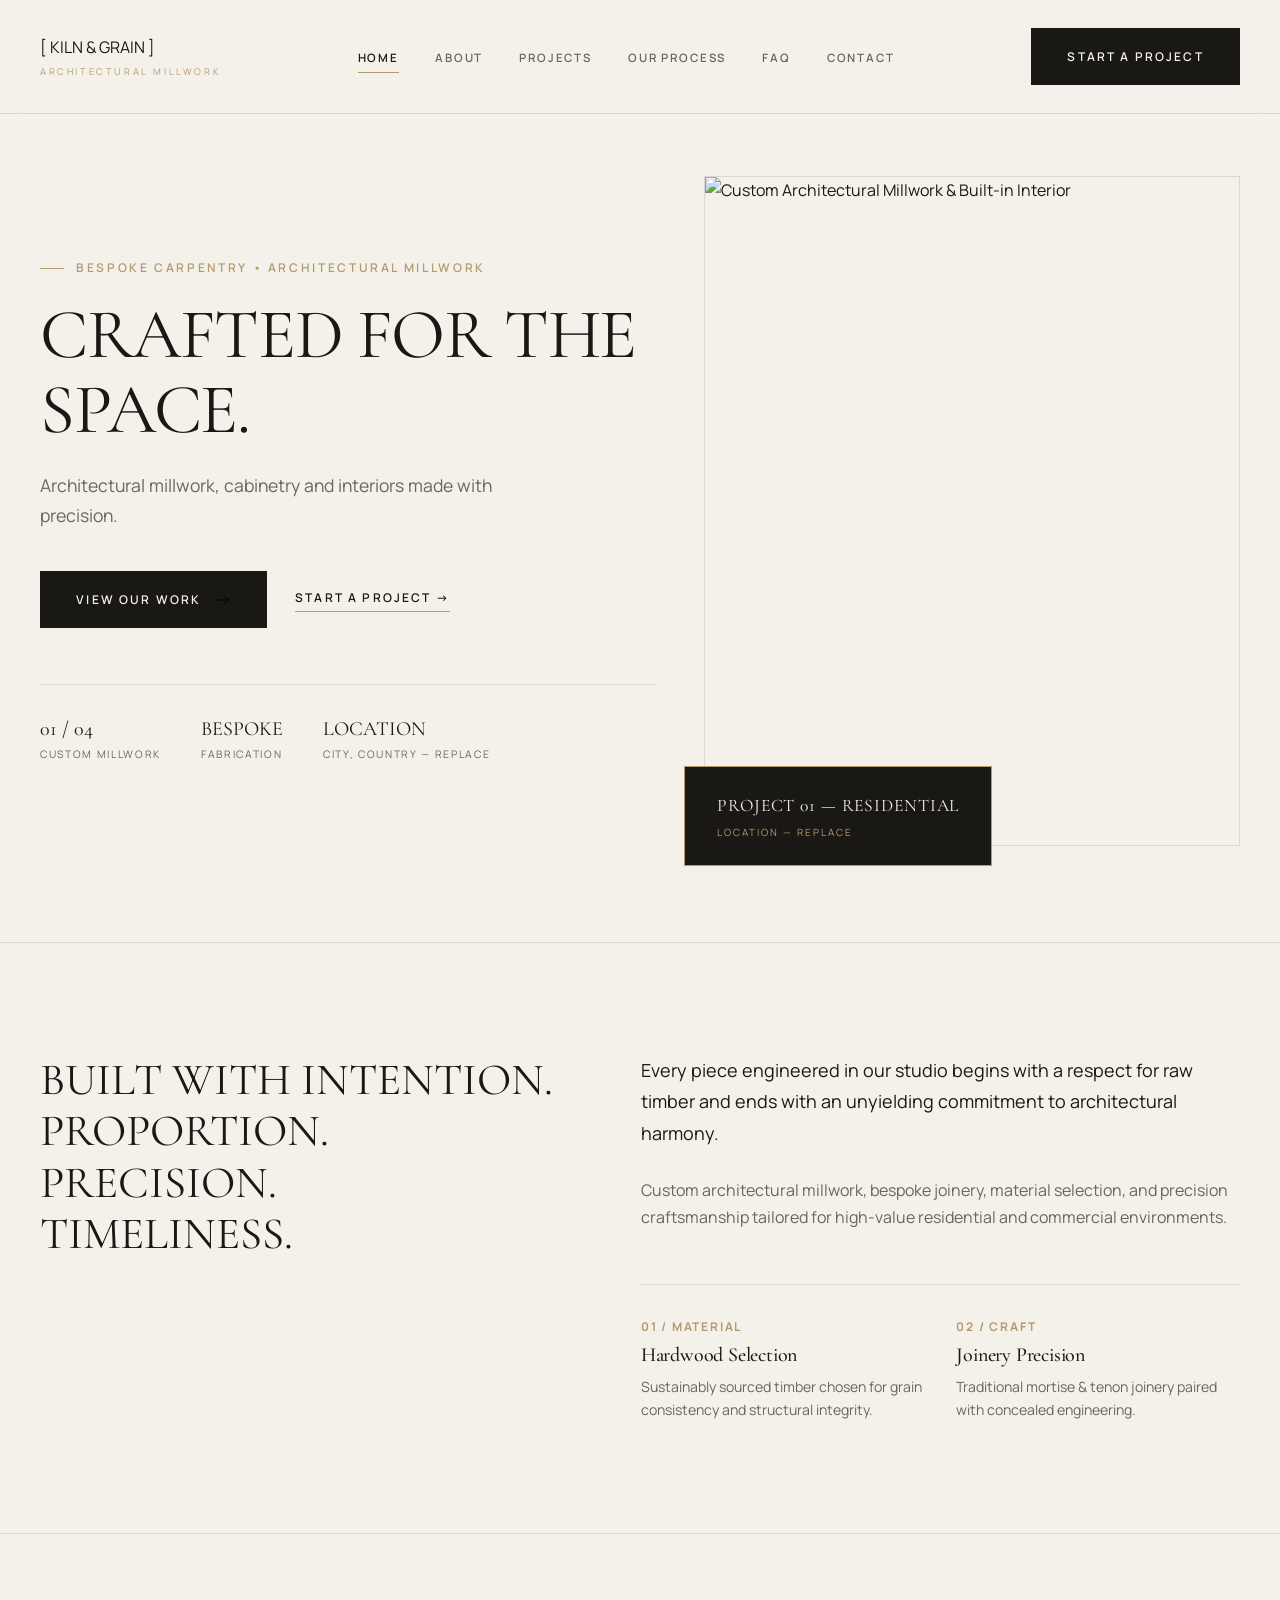
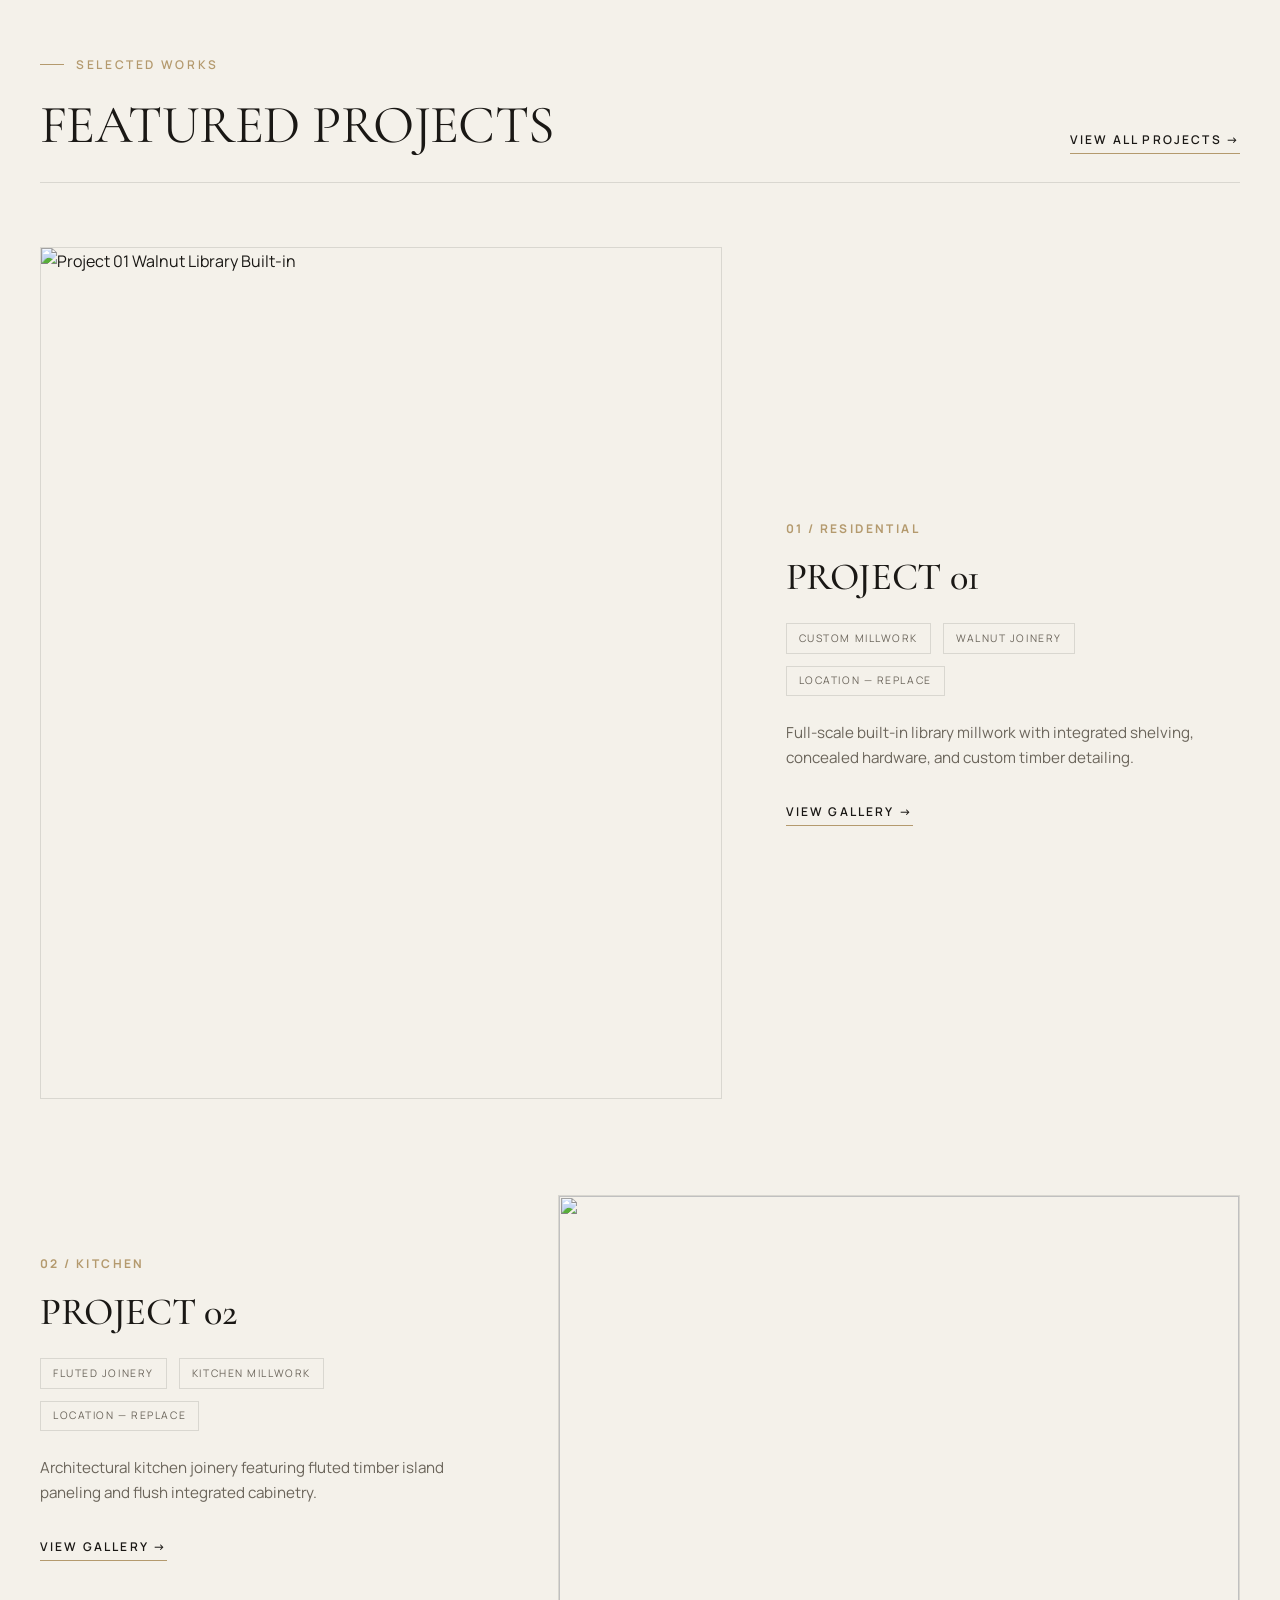
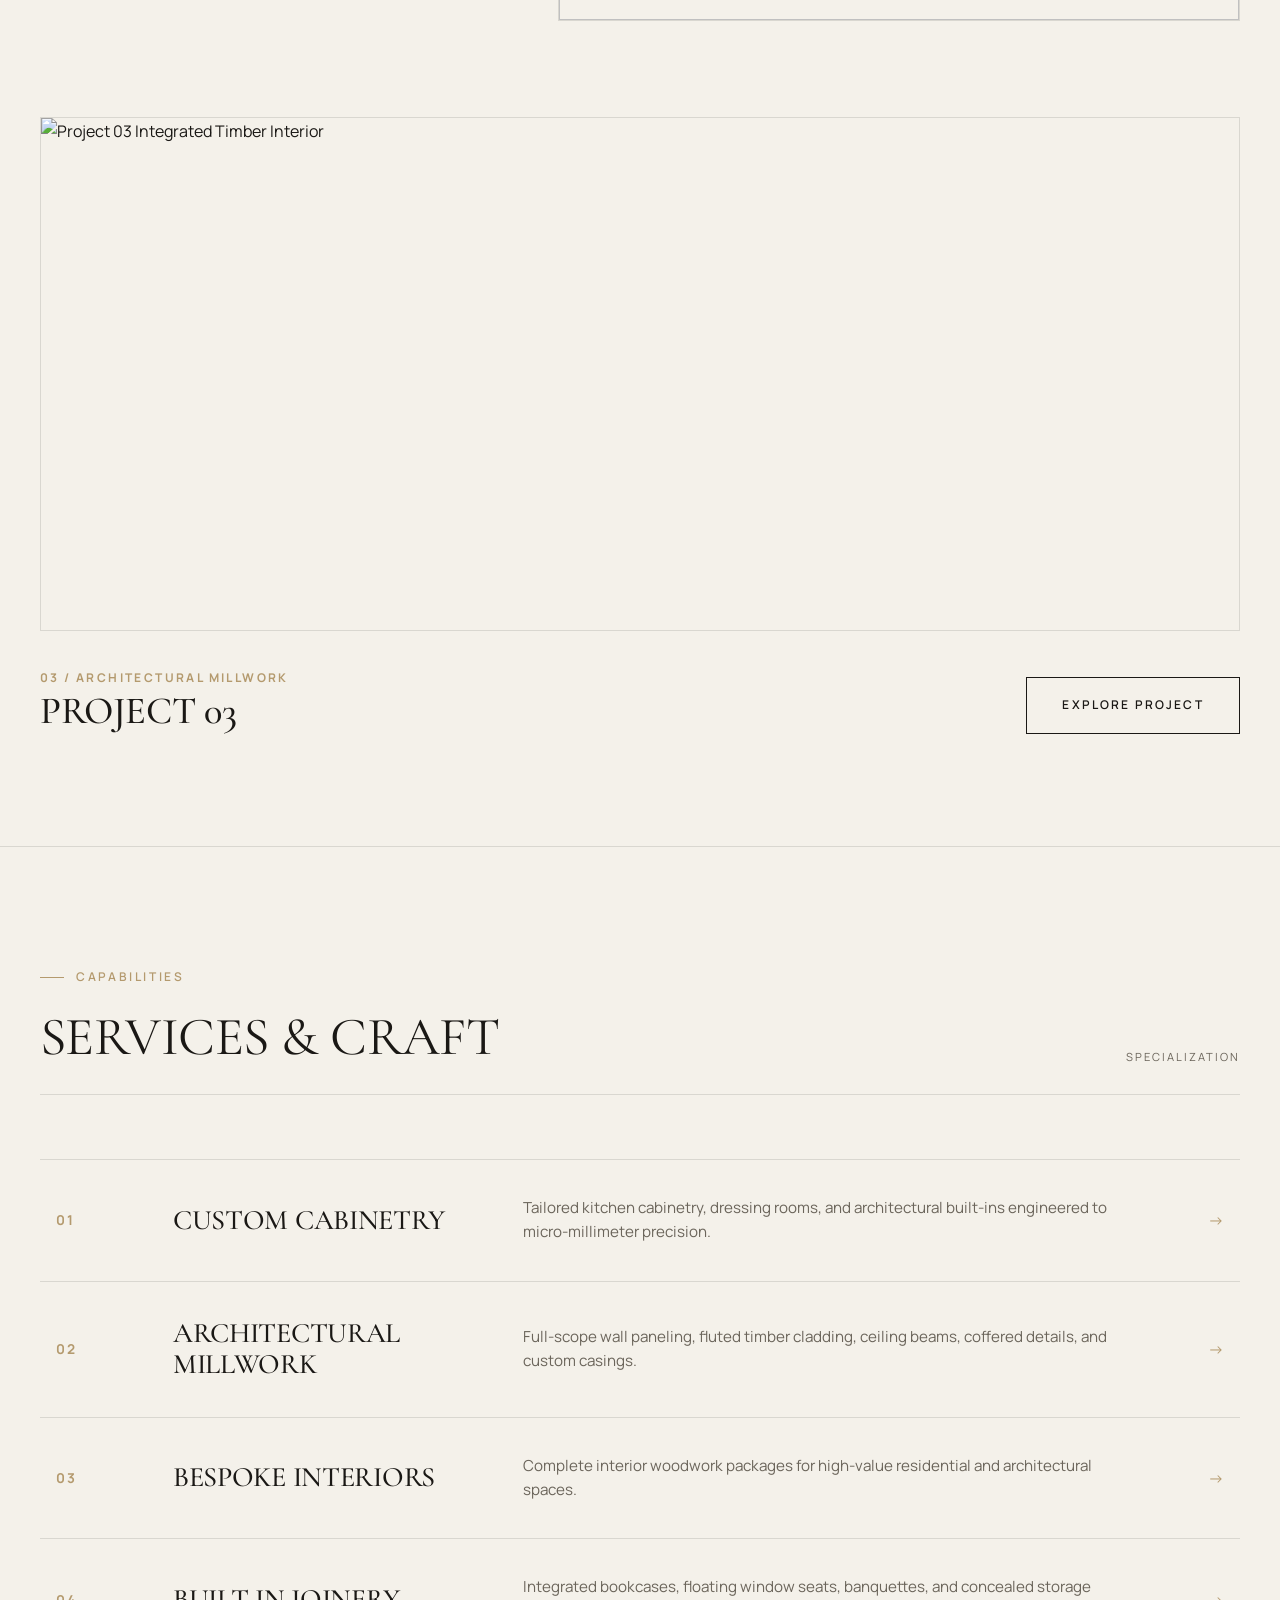
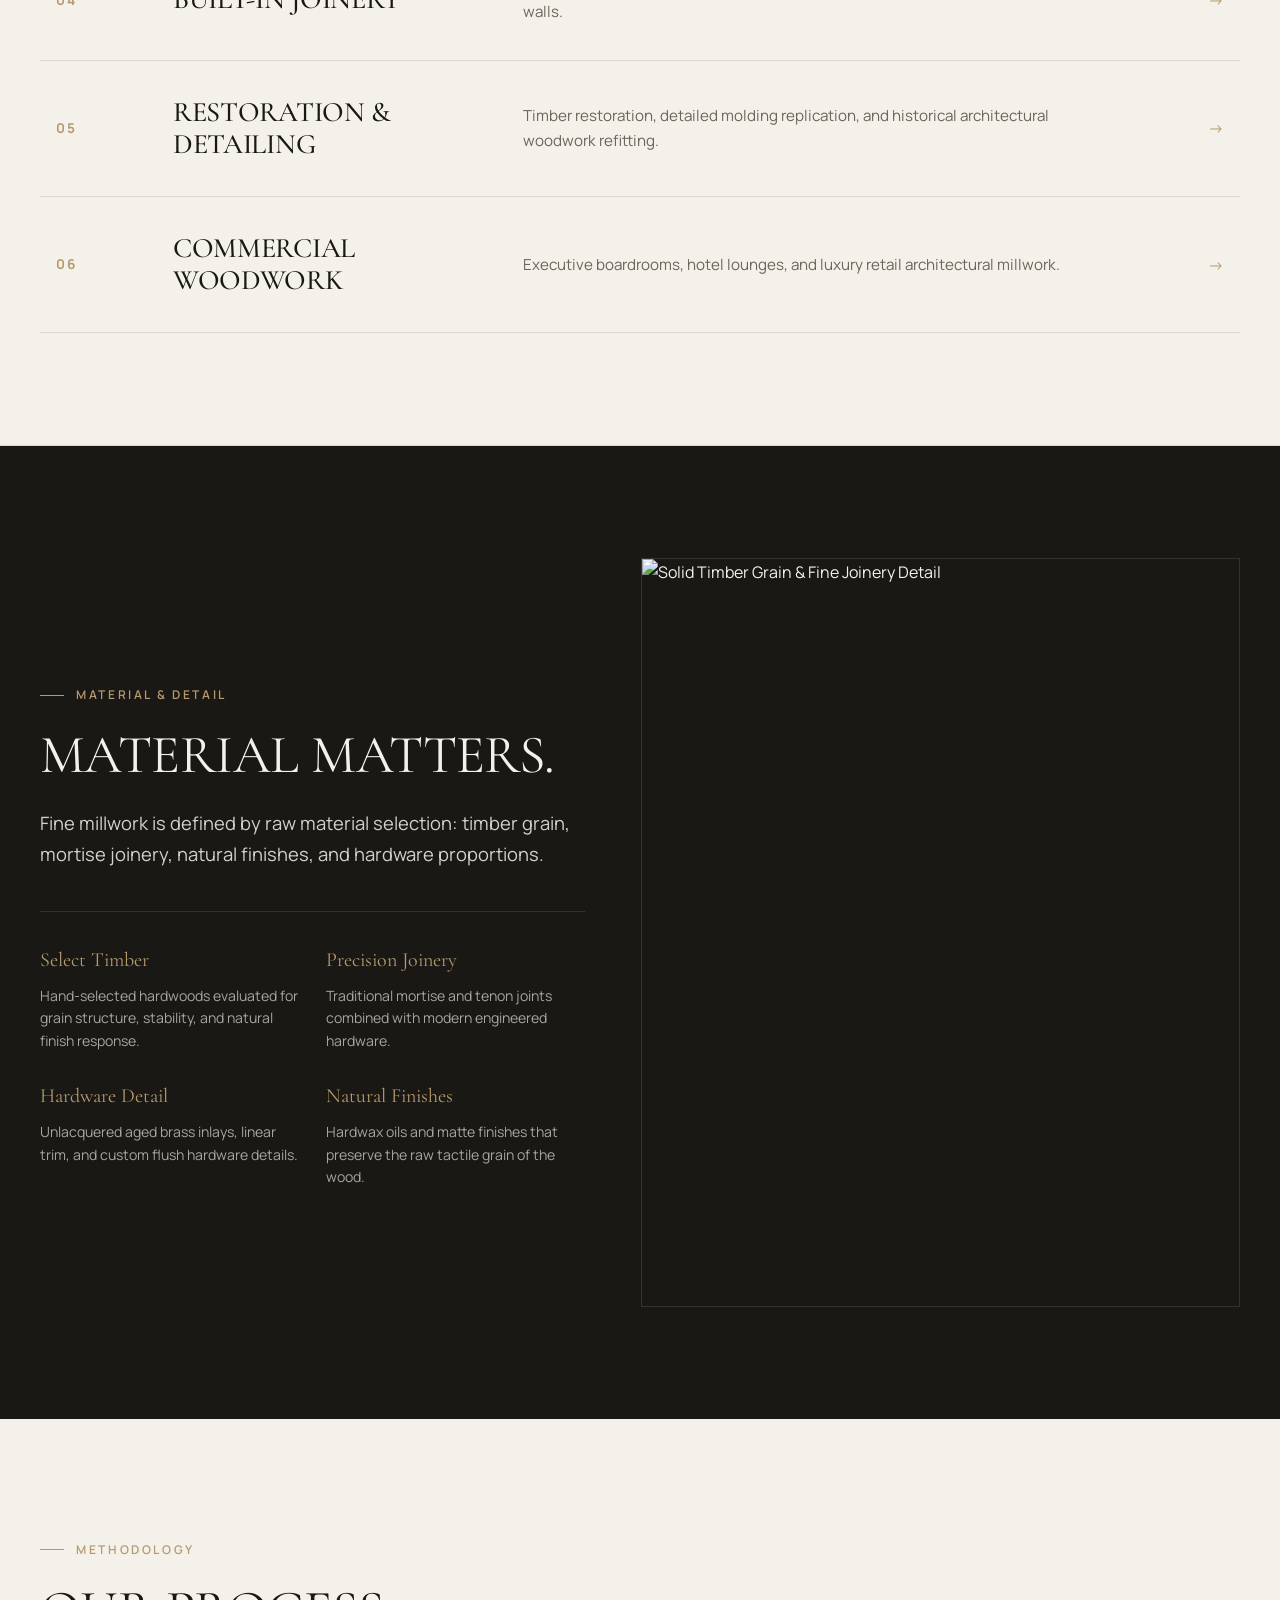
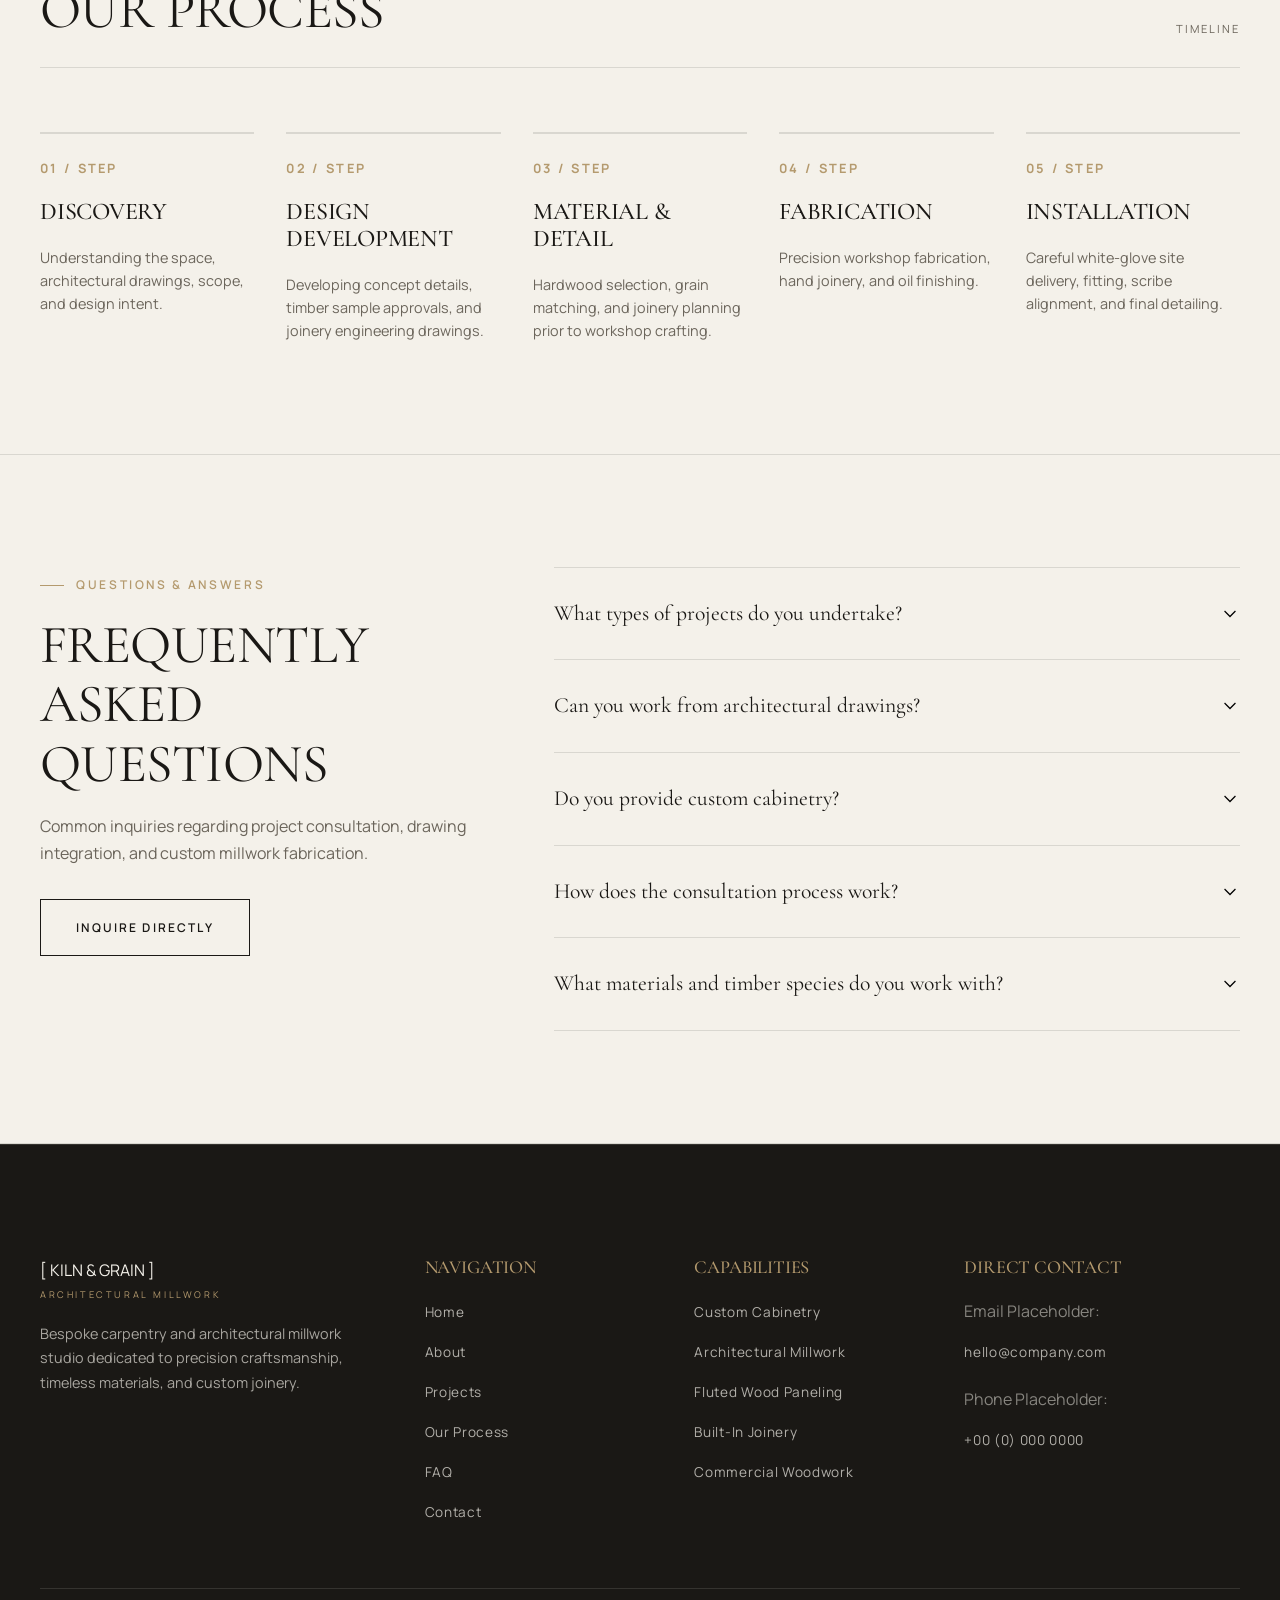
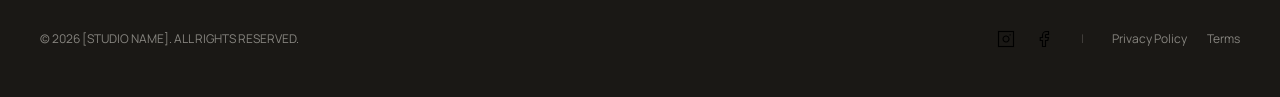
==== index.html @ 15f7f03f "Add files via upload" ====
<!DOCTYPE html>
<html lang="en">
<head>
  <meta charset="UTF-8">
  <meta name="viewport" content="width=device-width, initial-scale=1.0">
  <title>[STUDIO NAME] — Bespoke Carpentry & Architectural Millwork</title>
  <meta name="description" content="Bespoke architectural millwork, custom cabinetry, luxury interior joinery, and architectural woodwork.">
  
  <!-- Google Fonts: Cormorant Garamond (Serif Display) + Manrope (Clean Modern Sans) -->
  <link rel="preconnect" href="https://fonts.googleapis.com">
  <link rel="preconnect" href="https://fonts.gstatic.com" crossorigin>
  <link href="https://fonts.googleapis.com/css2?family=Cormorant+Garamond:wght@400;500;600;700&family=Manrope:wght@400;500;600;700&display=swap" rel="stylesheet">
  
  <!-- Stylesheets -->
  <link rel="stylesheet" href="css/style.css">
  <link rel="stylesheet" href="css/responsive.css">
</head>
<body>

  <!-- =========================================================================
       1. UNIVERSAL STICKY HEADER
       ========================================================================= -->
  <header class="site-header" role="banner">
    <div class="container header-container">
      <a href="index.html" class="logo-brand" aria-label="Home">
        <div class="logo-placeholder-box">
          <span>[ KILN & GRAIN ]</span>
        </div>
        <span class="logo-subtitle">ARCHITECTURAL MILLWORK</span>
      </a>

      <nav class="main-nav" role="navigation" aria-label="Main Navigation">
        <ul class="nav-list">
          <li><a href="index.html" class="nav-link active">Home</a></li>
          <li><a href="about.html" class="nav-link">About</a></li>
          <li><a href="projects.html" class="nav-link">Projects</a></li>
          <li><a href="#process" class="nav-link">Our Process</a></li>
          <li><a href="#faq" class="nav-link">FAQ</a></li>
          <li><a href="contact.html" class="nav-link">Contact</a></li>
        </ul>
      </nav>

      <div class="header-cta">
        <a href="contact.html" class="btn btn-primary">Start a Project</a>
        <button class="mobile-menu-toggle" aria-label="Open mobile menu">
          <img src="assets/icons/menu.svg" alt="Menu" width="24" height="24">
        </button>
      </div>
    </div>
  </header>

  <!-- Mobile Fullscreen Navigation Overlay -->
  <div class="mobile-nav-overlay" aria-hidden="true">
    <div class="mobile-nav-header">
      <a href="index.html" class="logo-brand">
        <span class="logo-title">[STUDIO NAME]</span>
        <span class="logo-subtitle">ARCHITECTURAL MILLWORK</span>
      </a>
      <button class="mobile-close-btn" aria-label="Close mobile menu">
        <img src="assets/icons/close.svg" alt="Close" width="24" height="24">
      </button>
    </div>
    <div class="mobile-nav-links">
      <a href="index.html"><span>Home</span> <span>→</span></a>
      <a href="about.html"><span>About</span> <span>→</span></a>
      <a href="projects.html"><span>Projects</span> <span>→</span></a>
      <a href="#process"><span>Our Process</span> <span>→</span></a>
      <a href="#faq"><span>FAQ</span> <span>→</span></a>
      <a href="contact.html"><span>Contact</span> <span>→</span></a>
    </div>
    <div class="mobile-nav-footer">
      <span class="metadata-text">CITY, COUNTRY — REPLACE</span>
      <span class="metadata-text">HELLO@COMPANY.COM</span>
    </div>
  </div>

  <main id="main-content">

    <!-- =========================================================================
         2. HERO SECTION — ART-DIRECTED ARCHITECTURAL COMPOSITION
         ========================================================================= -->
    <section class="hero-section">
      <div class="container hero-grid">
        <div class="hero-content">
          <div class="eyebrow">BESPOKE CARPENTRY • ARCHITECTURAL MILLWORK</div>
          <h1 class="hero-title">Crafted for the space.</h1>
          <p class="hero-subtitle">
            Architectural millwork, cabinetry and interiors made with precision.
          </p>

          <div class="hero-actions">
            <a href="projects.html" class="btn btn-primary">
              View Our Work
              <img src="assets/icons/arrow-right.svg" alt="" width="16" height="16">
            </a>
            <a href="contact.html" class="text-link">Start a Project →</a>
          </div>

          <div class="hero-metadata-row">
            <div class="hero-meta-item">
              <span class="hero-meta-value">01 / 04</span>
              <span class="hero-meta-label">CUSTOM MILLWORK</span>
            </div>
            <div class="hero-meta-item">
              <span class="hero-meta-value">BESPOKE</span>
              <span class="hero-meta-label">FABRICATION</span>
            </div>
            <div class="hero-meta-item">
              <span class="hero-meta-value">LOCATION</span>
              <span class="hero-meta-label">CITY, COUNTRY — REPLACE</span>
            </div>
          </div>
        </div>

        <div class="hero-image-wrap">
          <div class="hero-image-box">
            <img src="https://images.unsplash.com/photo-1600585154340-be6161a56a0c?auto=format&fit=crop&w=1600&q=85" alt="Custom Architectural Millwork & Built-in Interior">
          </div>
          <div class="hero-image-badge">
            <span class="badge-title">PROJECT 01 — RESIDENTIAL</span>
            <span class="badge-sub">LOCATION — REPLACE</span>
          </div>
        </div>
      </div>
    </section>

    <!-- =========================================================================
         3. HOME — EDITORIAL INTRO
         ========================================================================= -->
    <section class="intro-section">
      <div class="container intro-split">
        <div class="intro-statement">
          Built with intention.<br>
          Proportion.<br>
          Precision.<br>
          Timeliness.
        </div>
        <div class="intro-text-column">
          <p class="intro-lead-para">
            Every piece engineered in our studio begins with a respect for raw timber and ends with an unyielding commitment to architectural harmony.
          </p>
          <p class="intro-sub-para">
            Custom architectural millwork, bespoke joinery, material selection, and precision craftsmanship tailored for high-value residential and commercial environments.
          </p>

          <div class="intro-detail-grid">
            <div class="detail-card">
              <span class="detail-num">01 / MATERIAL</span>
              <h3 class="detail-title">Hardwood Selection</h3>
              <p class="detail-desc">Sustainably sourced timber chosen for grain consistency and structural integrity.</p>
            </div>
            <div class="detail-card">
              <span class="detail-num">02 / CRAFT</span>
              <h3 class="detail-title">Joinery Precision</h3>
              <p class="detail-desc">Traditional mortise &amp; tenon joinery paired with concealed engineering.</p>
            </div>
          </div>
        </div>
      </div>
    </section>

    <!-- =========================================================================
         4. HOME — FEATURED PROJECTS (EDITORIAL ASYMMETRIC GRID)
         ========================================================================= -->
    <section class="projects-section">
      <div class="container">
        <div class="section-header-editorial">
          <div>
            <div class="eyebrow">SELECTED WORKS</div>
            <h2 class="section-title">Featured Projects</h2>
          </div>
          <a href="projects.html" class="text-link">View All Projects →</a>
        </div>

        <div class="featured-editorial-grid">
          <!-- Project 01 -->
          <article class="project-item-asymmetric">
            <div class="project-media-wrap aspect-vertical">
              <img src="https://i.ibb.co.com/q3dK9tx8/E1041TKZ.avif" alt="Project 01 Walnut Library Built-in">
            </div>
            <div class="project-meta-box">
              <span class="project-number">01 / RESIDENTIAL</span>
              <h3 class="project-title">Project 01</h3>
              <div class="project-tags">
                <span class="tag-badge">Custom Millwork</span>
                <span class="tag-badge">Walnut Joinery</span>
                <span class="tag-badge">Location — Replace</span>
              </div>
              <p class="project-desc">
                Full-scale built-in library millwork with integrated shelving, concealed hardware, and custom timber detailing.
              </p>
              <a href="projects.html" class="text-link" style="margin-top: 1rem;">View Gallery →</a>
            </div>
          </article>

          <!-- Project 02 -->
          <article class="project-item-asymmetric reverse">
            <div class="project-meta-box">
              <span class="project-number">02 / KITCHEN</span>
              <h3 class="project-title">Project 02</h3>
              <div class="project-tags">
                <span class="tag-badge">Fluted Joinery</span>
                <span class="tag-badge">Kitchen Millwork</span>
                <span class="tag-badge">Location — Replace</span>
              </div>
              <p class="project-desc">
                Architectural kitchen joinery featuring fluted timber island paneling and flush integrated cabinetry.
              </p>
              <a href="projects.html" class="text-link" style="margin-top: 1rem;">View Gallery →</a>
            </div>
            <div class="project-media-wrap aspect-landscape">
              <img src="https://i.ibb.co.com/fsTL9zx/E1040ZJE.avif">
            </div>
          </article>

          <!-- Project 03 Cinematic -->
          <article class="project-cinematic-item">
            <div class="project-media-wrap aspect-wide">
              <img src="https://images.unsplash.com/photo-1616486338812-3dadae4b4ace?auto=format&fit=crop&w=1600&q=85" alt="Project 03 Integrated Timber Interior">
            </div>
            <div class="project-cinematic-meta">
              <div>
                <span class="project-number">03 / ARCHITECTURAL MILLWORK</span>
                <h3 class="project-title">Project 03</h3>
              </div>
              <a href="projects.html" class="btn btn-secondary">Explore Project</a>
            </div>
          </article>
        </div>
      </div>
    </section>

    <!-- =========================================================================
         5. HOME — OUR CRAFT / SERVICES (EDITORIAL LIST)
         ========================================================================= -->
    <section class="services-section">
      <div class="container">
        <div class="section-header-editorial">
          <div>
            <div class="eyebrow">CAPABILITIES</div>
            <h2 class="section-title">Services &amp; Craft</h2>
          </div>
          <span class="metadata-text">SPECIALIZATION</span>
        </div>

        <div class="services-list">
          <div class="service-row">
            <span class="service-num">01</span>
            <h3 class="service-title">Custom Cabinetry</h3>
            <p class="service-desc">Tailored kitchen cabinetry, dressing rooms, and architectural built-ins engineered to micro-millimeter precision.</p>
            <div class="service-arrow">→</div>
          </div>
          <div class="service-row">
            <span class="service-num">02</span>
            <h3 class="service-title">Architectural Millwork</h3>
            <p class="service-desc">Full-scope wall paneling, fluted timber cladding, ceiling beams, coffered details, and custom casings.</p>
            <div class="service-arrow">→</div>
          </div>
          <div class="service-row">
            <span class="service-num">03</span>
            <h3 class="service-title">Bespoke Interiors</h3>
            <p class="service-desc">Complete interior woodwork packages for high-value residential and architectural spaces.</p>
            <div class="service-arrow">→</div>
          </div>
          <div class="service-row">
            <span class="service-num">04</span>
            <h3 class="service-title">Built-In Joinery</h3>
            <p class="service-desc">Integrated bookcases, floating window seats, banquettes, and concealed storage walls.</p>
            <div class="service-arrow">→</div>
          </div>
          <div class="service-row">
            <span class="service-num">05</span>
            <h3 class="service-title">Restoration &amp; Detailing</h3>
            <p class="service-desc">Timber restoration, detailed molding replication, and historical architectural woodwork refitting.</p>
            <div class="service-arrow">→</div>
          </div>
          <div class="service-row">
            <span class="service-num">06</span>
            <h3 class="service-title">Commercial Woodwork</h3>
            <p class="service-desc">Executive boardrooms, hotel lounges, and luxury retail architectural millwork.</p>
            <div class="service-arrow">→</div>
          </div>
        </div>
      </div>
    </section>

    <!-- =========================================================================
         6. HOME — MATERIAL MATTERS (DARK CONTRAST BLOCK)
         ========================================================================= -->
    <section class="material-section">
      <div class="container material-grid">
        <div class="material-content">
          <div class="eyebrow" style="color: var(--color-brass);">MATERIAL &amp; DETAIL</div>
          <h2 class="section-title">Material Matters.</h2>
          <p class="material-lead">
            Fine millwork is defined by raw material selection: timber grain, mortise joinery, natural finishes, and hardware proportions.
          </p>

          <div class="material-pills-grid">
            <div class="material-pill-item">
              <span class="material-pill-title">Select Timber</span>
              <span class="material-pill-desc">Hand-selected hardwoods evaluated for grain structure, stability, and natural finish response.</span>
            </div>
            <div class="material-pill-item">
              <span class="material-pill-title">Precision Joinery</span>
              <span class="material-pill-desc">Traditional mortise and tenon joints combined with modern engineered hardware.</span>
            </div>
            <div class="material-pill-item">
              <span class="material-pill-title">Hardware Detail</span>
              <span class="material-pill-desc">Unlacquered aged brass inlays, linear trim, and custom flush hardware details.</span>
            </div>
            <div class="material-pill-item">
              <span class="material-pill-title">Natural Finishes</span>
              <span class="material-pill-desc">Hardwax oils and matte finishes that preserve the raw tactile grain of the wood.</span>
            </div>
          </div>
        </div>

        <div class="material-media-box">
          <img src="https://images.unsplash.com/photo-1538688525198-9b88f6f53126?auto=format&fit=crop&w=1600&q=85" alt="Solid Timber Grain & Fine Joinery Detail">
        </div>
      </div>
    </section>

    <!-- =========================================================================
         7. HOME — OUR PROCESS (5-STEP EDITORIAL TIMELINE)
         ========================================================================= -->
    <section id="process" class="process-section">
      <div class="container">
        <div class="section-header-editorial">
          <div>
            <div class="eyebrow">METHODOLOGY</div>
            <h2 class="section-title">Our Process</h2>
          </div>
          <span class="metadata-text">TIMELINE</span>
        </div>

        <div class="process-timeline">
          <div class="process-step">
            <span class="step-num">01 / STEP</span>
            <h3 class="step-title">Discovery</h3>
            <p class="step-desc">Understanding the space, architectural drawings, scope, and design intent.</p>
          </div>
          <div class="process-step">
            <span class="step-num">02 / STEP</span>
            <h3 class="step-title">Design Development</h3>
            <p class="step-desc">Developing concept details, timber sample approvals, and joinery engineering drawings.</p>
          </div>
          <div class="process-step">
            <span class="step-num">03 / STEP</span>
            <h3 class="step-title">Material &amp; Detail</h3>
            <p class="step-desc">Hardwood selection, grain matching, and joinery planning prior to workshop crafting.</p>
          </div>
          <div class="process-step">
            <span class="step-num">04 / STEP</span>
            <h3 class="step-title">Fabrication</h3>
            <p class="step-desc">Precision workshop fabrication, hand joinery, and oil finishing.</p>
          </div>
          <div class="process-step">
            <span class="step-num">05 / STEP</span>
            <h3 class="step-title">Installation</h3>
            <p class="step-desc">Careful white-glove site delivery, fitting, scribe alignment, and final detailing.</p>
          </div>
        </div>
      </div>
    </section>

    <!-- =========================================================================
         8. HOME — FAQ ACCORDION
         ========================================================================= -->
    <section id="faq" class="faq-section">
      <div class="container faq-layout">
        <div>
          <div class="eyebrow">QUESTIONS &amp; ANSWERS</div>
          <h2 class="section-title">Frequently Asked Questions</h2>
          <p style="color: var(--color-taupe); margin-top: 1.25rem; line-height: 1.7;">
            Common inquiries regarding project consultation, drawing integration, and custom millwork fabrication.
          </p>
          <a href="contact.html" class="btn btn-secondary" style="margin-top: 2rem;">Inquire Directly</a>
        </div>

        <div class="faq-accordion">
          <div class="faq-item">
            <button class="faq-button" aria-expanded="false">
              <span>What types of projects do you undertake?</span>
              <img src="assets/icons/chevron-down.svg" alt="" class="faq-icon" width="20" height="20">
            </button>
            <div class="faq-content">
              <div class="faq-content-inner">
                We specialize in custom residential millwork, architectural cabinetry, fluted wall paneling, built-in joinery, and commercial architectural woodwork.
              </div>
            </div>
          </div>

          <div class="faq-item">
            <button class="faq-button" aria-expanded="false">
              <span>Can you work from architectural drawings?</span>
              <img src="assets/icons/chevron-down.svg" alt="" class="faq-icon" width="20" height="20">
            </button>
            <div class="faq-content">
              <div class="faq-content-inner">
                Yes. We regularly collaborate with architects and interior designers, translating initial design plans into detailed shop drawings and joint specifications.
              </div>
            </div>
          </div>

          <div class="faq-item">
            <button class="faq-button" aria-expanded="false">
              <span>Do you provide custom cabinetry?</span>
              <img src="assets/icons/chevron-down.svg" alt="" class="faq-icon" width="20" height="20">
            </button>
            <div class="faq-content">
              <div class="faq-content-inner">
                Yes. All cabinetry is engineered and fabricated to order, tailored specifically to the dimensions and material requirements of each space.
              </div>
            </div>
          </div>

          <div class="faq-item">
            <button class="faq-button" aria-expanded="false">
              <span>How does the consultation process work?</span>
              <img src="assets/icons/chevron-down.svg" alt="" class="faq-icon" width="20" height="20">
            </button>
            <div class="faq-content">
              <div class="faq-content-inner">
                The consultation starts with an initial review of your project scope and drawings. We then discuss timber options, joint details, and prepare a preliminary proposal.
              </div>
            </div>
          </div>

          <div class="faq-item">
            <button class="faq-button" aria-expanded="false">
              <span>What materials and timber species do you work with?</span>
              <img src="assets/icons/chevron-down.svg" alt="" class="faq-icon" width="20" height="20">
            </button>
            <div class="faq-content">
              <div class="faq-content-inner">
                We work with premium kiln-dried hardwoods including Walnut, Oak, Ash, Beech, Teak, as well as integrated brass and natural stone elements.
              </div>
            </div>
          </div>
        </div>
      </div>
    </section>

  </main>

  <!-- =========================================================================
       9. UNIVERSAL DARK FOOTER
       ========================================================================= -->
  <footer class="site-footer" role="contentinfo">
    <div class="container">
      <div class="footer-top-grid">
        <div class="footer-brand-col">
            <a href="index.html" class="logo-brand" aria-label="Home">
              <div class="logo-placeholder-box">
                <span>[ KILN & GRAIN ]</span>
              </div>
              <span class="logo-subtitle">ARCHITECTURAL MILLWORK</span>
            </a>          
            <p class="footer-brand-text">
            Bespoke carpentry and architectural millwork studio dedicated to precision craftsmanship, timeless materials, and custom joinery.
          </p>
        </div>

        <div>
          <h4 class="footer-col-title">Navigation</h4>
          <ul class="footer-links">
            <li><a href="index.html">Home</a></li>
            <li><a href="about.html">About</a></li>
            <li><a href="projects.html">Projects</a></li>
            <li><a href="#process">Our Process</a></li>
            <li><a href="#faq">FAQ</a></li>
            <li><a href="contact.html">Contact</a></li>
          </ul>
        </div>

        <div>
          <h4 class="footer-col-title">Capabilities</h4>
          <ul class="footer-links">
            <li><a href="projects.html">Custom Cabinetry</a></li>
            <li><a href="projects.html">Architectural Millwork</a></li>
            <li><a href="projects.html">Fluted Wood Paneling</a></li>
            <li><a href="projects.html">Built-In Joinery</a></li>
            <li><a href="projects.html">Commercial Woodwork</a></li>
          </ul>
        </div>

        <div>
          <h4 class="footer-col-title">Direct Contact</h4>
          <ul class="footer-links">
            <li><span style="color: rgba(244,241,234,0.5);">Email Placeholder:</span></li>
            <li><a href="mailto:hello@company.com">hello@company.com</a></li>
            <li style="margin-top: 0.5rem;"><span style="color: rgba(244,241,234,0.5);">Phone Placeholder:</span></li>
            <li><a href="tel:+00000000000">+00 (0) 000 0000</a></li>
          </ul>
        </div>
      </div>

      <div class="footer-bottom">
        <div>&copy; 2026 [STUDIO NAME]. ALL RIGHTS RESERVED.</div>
        <div class="footer-social-row">
          <a href="#" aria-label="Instagram"><img src="assets/icons/instagram.svg" alt="Instagram" width="18" height="18"></a>
          <a href="#" aria-label="Facebook"><img src="assets/icons/facebook.svg" alt="Facebook" width="18" height="18"></a>
          <span style="margin: 0 0.5rem; color: rgba(244,241,234,0.2);">|</span>
          <a href="#">Privacy Policy</a>
          <a href="#">Terms</a>
        </div>
      </div>
    </div>
  </footer>

  <button class="back-to-top" aria-label="Back to top">↑</button>

  <!-- Scripts -->
  <script src="js/main.js"></script>
</body>
</html>
---- css/style.css ----
/* ==========================================================================
   ARCHITECTURAL MILLWORK & CUSTOM CARPENTRY
   Custom CSS Design System
   Color Foundation:
   Deep Charcoal: #1A1815
   Warm Ivory:    #F4F1EA (Primary Page Background)
   Muted Brass:   #B49A6E (Restrained Accent)
   Warm Taupe:    #6B655B (Secondary Copy & Metadata)
   ========================================================================== */

/* --------------------------------------------------------------------------
   1. DESIGN TOKENS & ROOT VARIABLES
   -------------------------------------------------------------------------- */
:root {
  /* Core Colors */
  --bg-primary: #F4F1EA;
  --bg-dark: #1A1815;
  --bg-surface: #EFEBE4;

  --color-charcoal: #1A1815;
  --color-ivory: #F4F1EA;
  --color-brass: #B49A6E;
  --color-taupe: #6B655B;

  /* Borders & Hairline Dividers */
  --border-light: rgba(26, 24, 21, 0.12);
  --border-dark: rgba(244, 241, 234, 0.12);
  --border-brass: rgba(180, 154, 110, 0.35);

  /* Typography */
  --font-serif: 'Cormorant Garamond', Georgia, serif;
  --font-sans: 'Manrope', -apple-system, BlinkMacSystemFont, 'Segoe UI', Roboto, sans-serif;

  /* Layout Spacing */
  --container-max: 1360px;
  --container-padding: 2.5rem;
  --space-xl: 7rem;

  /* Animation Curves */
  --transition-smooth: cubic-bezier(0.16, 1, 0.3, 1);
  --duration-normal: 0.4s;
}

/* --------------------------------------------------------------------------
   2. RESET & BASE TYPOGRAPHY
   -------------------------------------------------------------------------- */
*, *::before, *::after {
  box-sizing: border-box;
  margin: 0;
  padding: 0;
}

html {
  font-size: 16px;
  scroll-behavior: smooth;
  -webkit-font-smoothing: antialiased;
  -moz-osx-font-smoothing: grayscale;
  background-color: var(--bg-primary);
  color: var(--color-charcoal);
}

body {
  font-family: var(--font-sans);
  font-size: 1rem;
  line-height: 1.65;
  color: var(--color-charcoal);
  background-color: var(--bg-primary);
  overflow-x: hidden;
}

img {
  max-width: 100%;
  height: auto;
  display: block;
  object-fit: cover;
}

a {
  color: inherit;
  text-decoration: none;
  transition: color 0.3s ease, border-color 0.3s ease;
}

button, input, select, textarea {
  font: inherit;
  color: inherit;
  background: none;
  border: none;
  outline: none;
}

button {
  cursor: pointer;
}

ul, ol {
  list-style: none;
}

/* Heading Hierarchy */
h1, h2, h3, h4, .font-serif {
  font-family: var(--font-serif);
  font-weight: 500;
  line-height: 1.12;
  letter-spacing: -0.01em;
  color: var(--color-charcoal);
}

.hero-title {
  font-size: clamp(2.75rem, 5.5vw, 5.25rem);
  font-weight: 400;
  line-height: 1.06;
  text-transform: uppercase;
  letter-spacing: -0.02em;
}

.section-title {
  font-size: clamp(2.25rem, 4.2vw, 4rem);
  font-weight: 400;
  line-height: 1.1;
  text-transform: uppercase;
}

.section-title-sm {
  font-size: clamp(1.5rem, 2.5vw, 2.5rem);
  font-weight: 400;
}

.eyebrow {
  font-family: var(--font-sans);
  font-size: 0.75rem;
  font-weight: 600;
  letter-spacing: 0.22em;
  text-transform: uppercase;
  color: var(--color-brass);
  display: inline-flex;
  align-items: center;
  gap: 0.75rem;
  margin-bottom: 1.25rem;
}

.eyebrow::before {
  content: '';
  display: inline-block;
  width: 24px;
  height: 1px;
  background-color: var(--color-brass);
}

.metadata-text {
  font-family: var(--font-sans);
  font-size: 0.7rem;
  letter-spacing: 0.18em;
  text-transform: uppercase;
  color: var(--color-taupe);
}

.container {
  width: 100%;
  max-width: var(--container-max);
  margin: 0 auto;
  padding-left: var(--container-padding);
  padding-right: var(--container-padding);
}

/* --------------------------------------------------------------------------
   3. BUTTONS & LINK STYLES
   -------------------------------------------------------------------------- */
.btn {
  display: inline-flex;
  align-items: center;
  justify-content: center;
  gap: 0.85rem;
  padding: 1.1rem 2.2rem;
  font-family: var(--font-sans);
  font-size: 0.75rem;
  font-weight: 600;
  letter-spacing: 0.18em;
  text-transform: uppercase;
  border: 1px solid var(--color-charcoal);
  background-color: transparent;
  color: var(--color-charcoal);
  position: relative;
  overflow: hidden;
  transition: all var(--duration-normal) var(--transition-smooth);
}

.btn-primary {
  background-color: var(--color-charcoal);
  color: var(--color-ivory);
  border-color: var(--color-charcoal);
}

.btn-primary:hover {
  background-color: var(--color-brass);
  border-color: var(--color-brass);
  color: var(--bg-dark);
}

.btn-secondary {
  border-color: var(--color-border);
  color: var(--color-charcoal);
}

.btn-secondary:hover {
  border-color: var(--color-charcoal);
  background-color: rgba(26, 24, 21, 0.04);
}

.text-link {
  font-family: var(--font-sans);
  font-size: 0.75rem;
  font-weight: 600;
  letter-spacing: 0.18em;
  text-transform: uppercase;
  color: var(--color-charcoal);
  display: inline-flex;
  align-items: center;
  gap: 0.5rem;
  border-bottom: 1px solid var(--color-brass);
  padding-bottom: 0.2rem;
}

.text-link:hover {
  color: var(--color-brass);
  border-bottom-color: var(--color-charcoal);
}

/* --------------------------------------------------------------------------
   4. UNIVERSAL HEADER & NAVIGATION
   -------------------------------------------------------------------------- */
.site-header {
  position: fixed;
  top: 0;
  left: 0;
  width: 100%;
  z-index: 1000;
  padding: 1.75rem 0;
  transition: padding var(--duration-normal) ease, background-color var(--duration-normal) ease, border-color var(--duration-normal) ease;
  border-bottom: 1px solid var(--border-light);
  background-color: rgba(244, 241, 234, 0.92);
  backdrop-filter: blur(12px);
}

.site-header.scrolled {
  padding: 1.1rem 0;
  background-color: rgba(244, 241, 234, 0.98);
  box-shadow: 0 4px 30px rgba(26, 24, 21, 0.04);
}

.header-container {
  display: flex;
  align-items: center;
  justify-content: space-between;
}

.logo-brand {
  display: flex;
  flex-direction: column;
  text-decoration: none;
}

.logo-title {
  font-family: var(--font-serif);
  font-size: 1.5rem;
  font-weight: 600;
  letter-spacing: 0.08em;
  text-transform: uppercase;
  line-height: 1;
  color: var(--color-charcoal);
}

.logo-subtitle {
  font-family: var(--font-sans);
  font-size: 0.58rem;
  letter-spacing: 0.28em;
  text-transform: uppercase;
  color: var(--color-brass);
  margin-top: 0.2rem;
}

.main-nav {
  display: flex;
  align-items: center;
}

.nav-list {
  display: flex;
  align-items: center;
  gap: 2.25rem;
}

.nav-link {
  font-family: var(--font-sans);
  font-size: 0.72rem;
  font-weight: 600;
  letter-spacing: 0.16em;
  text-transform: uppercase;
  color: var(--color-taupe);
  position: relative;
  padding: 0.5rem 0;
}

.nav-link::after {
  content: '';
  position: absolute;
  bottom: 0;
  left: 0;
  width: 0;
  height: 1px;
  background-color: var(--color-brass);
  transition: width 0.3s ease;
}

.nav-link:hover, .nav-link.active {
  color: var(--color-charcoal);
}

.nav-link:hover::after, .nav-link.active::after {
  width: 100%;
}

.header-cta {
  display: flex;
  align-items: center;
  gap: 1.5rem;
}

.mobile-menu-toggle {
  display: none;
  background: none;
  border: none;
  color: var(--color-charcoal);
  padding: 0.5rem;
}

/* Mobile Navigation Overlay */
.mobile-nav-overlay {
  position: fixed;
  top: 0;
  left: 0;
  width: 100vw;
  height: 100vh;
  background-color: var(--bg-dark);
  color: var(--color-ivory);
  z-index: 2000;
  display: flex;
  flex-direction: column;
  justify-content: space-between;
  padding: 3rem 2.5rem;
  opacity: 0;
  visibility: hidden;
  pointer-events: none;
  transition: opacity 0.4s ease, visibility 0.4s ease;
}

.mobile-nav-overlay.is-active {
  opacity: 1;
  visibility: visible;
  pointer-events: auto;
}

.mobile-nav-header {
  display: flex;
  align-items: center;
  justify-content: space-between;
  border-bottom: 1px solid var(--border-dark);
  padding-bottom: 1.5rem;
}

.mobile-nav-header .logo-title {
  color: var(--color-ivory);
}

.mobile-close-btn {
  color: var(--color-brass);
  background: none;
  border: none;
  cursor: pointer;
}

.mobile-nav-links {
  display: flex;
  flex-direction: column;
  gap: 1.75rem;
  margin: 2rem 0;
}

.mobile-nav-links a {
  font-family: var(--font-serif);
  font-size: 2.25rem;
  text-transform: uppercase;
  color: var(--color-ivory);
  display: flex;
  align-items: center;
  justify-content: space-between;
}

.mobile-nav-links a:hover {
  color: var(--color-brass);
}

.mobile-nav-footer {
  border-top: 1px solid var(--border-dark);
  padding-top: 1.5rem;
  display: flex;
  flex-direction: column;
  gap: 0.75rem;
}

/* --------------------------------------------------------------------------
   5. HOME PAGE — HERO SECTION
   -------------------------------------------------------------------------- */
.hero-section {
  padding-top: 11rem;
  padding-bottom: 6rem;
  position: relative;
  overflow: hidden;
  border-bottom: 1px solid var(--border-light);
}

.hero-grid {
  display: grid;
  grid-template-columns: 1.15fr 1fr;
  gap: 4.5rem;
  align-items: center;
}

.hero-content {
  display: flex;
  flex-direction: column;
  align-items: flex-start;
}

.hero-subtitle {
  font-size: 1.1rem;
  line-height: 1.7;
  color: var(--color-taupe);
  margin-top: 1.5rem;
  margin-bottom: 2.5rem;
  max-width: 520px;
}

.hero-actions {
  display: flex;
  align-items: center;
  gap: 1.75rem;
  margin-bottom: 3.5rem;
}

.hero-metadata-row {
  display: flex;
  align-items: center;
  gap: 2.5rem;
  border-top: 1px solid var(--border-light);
  padding-top: 1.75rem;
  width: 100%;
}

.hero-meta-item {
  display: flex;
  flex-direction: column;
}

.hero-meta-value {
  font-family: var(--font-serif);
  font-size: 1.25rem;
  color: var(--color-charcoal);
}

.hero-meta-label {
  font-family: var(--font-sans);
  font-size: 0.65rem;
  letter-spacing: 0.16em;
  text-transform: uppercase;
  color: var(--color-taupe);
}

.hero-image-wrap {
  position: relative;
}

.hero-image-box {
  position: relative;
  aspect-ratio: 4/5;
  width: 100%;
  overflow: hidden;
  border: 1px solid var(--border-light);
}

.hero-image-box img {
  width: 100%;
  height: 100%;
  object-fit: cover;
  transition: transform 1.2s var(--transition-smooth);
}

.hero-image-box:hover img {
  transform: scale(1.03);
}

.hero-image-badge {
  position: absolute;
  bottom: -20px;
  left: -20px;
  background-color: var(--bg-dark);
  color: var(--color-ivory);
  padding: 1.5rem 2rem;
  border: 1px solid var(--color-brass);
  display: flex;
  flex-direction: column;
  gap: 0.25rem;
  z-index: 10;
}

.hero-image-badge .badge-title {
  font-family: var(--font-serif);
  font-size: 1.1rem;
  letter-spacing: 0.05em;
}

.hero-image-badge .badge-sub {
  font-family: var(--font-sans);
  font-size: 0.62rem;
  letter-spacing: 0.2em;
  text-transform: uppercase;
  color: var(--color-brass);
}

/* --------------------------------------------------------------------------
   6. HOME — EDITORIAL INTRO
   -------------------------------------------------------------------------- */
.intro-section {
  padding: var(--space-xl) 0;
  border-bottom: 1px solid var(--border-light);
}

.intro-split {
  display: grid;
  grid-template-columns: 1fr 1.1fr;
  gap: 5rem;
  align-items: flex-start;
}

.intro-statement {
  font-family: var(--font-serif);
  font-size: clamp(2rem, 3.5vw, 3.25rem);
  line-height: 1.15;
  color: var(--color-charcoal);
  text-transform: uppercase;
}

.intro-text-column {
  display: flex;
  flex-direction: column;
  gap: 1.75rem;
}

.intro-lead-para {
  font-size: 1.125rem;
  line-height: 1.75;
  color: var(--color-charcoal);
}

.intro-sub-para {
  font-size: 1rem;
  line-height: 1.7;
  color: var(--color-taupe);
}

.intro-detail-grid {
  display: grid;
  grid-template-columns: 1fr 1fr;
  gap: 2rem;
  margin-top: 1.5rem;
  padding-top: 2rem;
  border-top: 1px solid var(--border-light);
}

.detail-card {
  display: flex;
  flex-direction: column;
  gap: 0.5rem;
}

.detail-num {
  font-family: var(--font-sans);
  font-size: 0.75rem;
  font-weight: 700;
  color: var(--color-brass);
  letter-spacing: 0.15em;
}

.detail-title {
  font-family: var(--font-serif);
  font-size: 1.25rem;
  color: var(--color-charcoal);
}

.detail-desc {
  font-size: 0.88rem;
  color: var(--color-taupe);
}

/* --------------------------------------------------------------------------
   7. HOME — FEATURED PROJECTS (ASYMMETRIC EDITORIAL GRID)
   -------------------------------------------------------------------------- */
.projects-section {
  padding: var(--space-xl) 0;
  border-bottom: 1px solid var(--border-light);
}

.section-header-editorial {
  display: flex;
  align-items: flex-end;
  justify-content: space-between;
  margin-bottom: 4rem;
  border-bottom: 1px solid var(--border-light);
  padding-bottom: 1.75rem;
}

.featured-editorial-grid {
  display: flex;
  flex-direction: column;
  gap: 6rem;
}

.project-item-asymmetric {
  display: grid;
  grid-template-columns: 1.2fr 0.8fr;
  gap: 4rem;
  align-items: center;
}

.project-item-asymmetric.reverse {
  grid-template-columns: 0.8fr 1.2fr;
}

.project-media-wrap {
  position: relative;
  overflow: hidden;
  border: 1px solid var(--border-light);
}

.project-media-wrap img {
  width: 100%;
  height: 100%;
  object-fit: cover;
  transition: transform 0.8s var(--transition-smooth);
}

.project-item-asymmetric:hover .project-media-wrap img {
  transform: scale(1.03);
}

.project-media-wrap.aspect-vertical {
  aspect-ratio: 4/5;
}

.project-media-wrap.aspect-landscape {
  aspect-ratio: 16/10;
}

.project-media-wrap.aspect-wide {
  aspect-ratio: 21/9;
}

.project-meta-box {
  display: flex;
  flex-direction: column;
  align-items: flex-start;
  gap: 1rem;
}

.project-number {
  font-family: var(--font-sans);
  font-size: 0.75rem;
  font-weight: 700;
  letter-spacing: 0.2em;
  color: var(--color-brass);
}

.project-title {
  font-family: var(--font-serif);
  font-size: clamp(1.75rem, 3vw, 2.75rem);
  line-height: 1.15;
  text-transform: uppercase;
}

.project-tags {
  display: flex;
  flex-wrap: wrap;
  gap: 0.75rem;
  margin: 0.5rem 0;
}

.tag-badge {
  font-family: var(--font-sans);
  font-size: 0.65rem;
  letter-spacing: 0.15em;
  text-transform: uppercase;
  padding: 0.35rem 0.75rem;
  border: 1px solid var(--border-light);
  color: var(--color-taupe);
}

.project-desc {
  font-size: 0.95rem;
  color: var(--color-taupe);
  line-height: 1.65;
}

.project-cinematic-item {
  display: flex;
  flex-direction: column;
  gap: 2rem;
  width: 100%;
}

.project-cinematic-meta {
  display: flex;
  align-items: flex-end;
  justify-content: space-between;
}

/* --------------------------------------------------------------------------
   8. HOME — OUR CRAFT / SERVICES (EDITORIAL LIST)
   -------------------------------------------------------------------------- */
.services-section {
  padding: var(--space-xl) 0;
  border-bottom: 1px solid var(--border-light);
}

.services-list {
  display: flex;
  flex-direction: column;
  border-top: 1px solid var(--border-light);
}

.service-row {
  display: grid;
  grid-template-columns: 0.5fr 1.5fr 2.5fr 0.5fr;
  align-items: center;
  padding: 2.25rem 1rem;
  border-bottom: 1px solid var(--border-light);
  position: relative;
  transition: background-color 0.4s ease;
}

.service-row:hover {
  background-color: rgba(180, 154, 110, 0.05);
}

.service-num {
  font-family: var(--font-sans);
  font-size: 0.85rem;
  font-weight: 700;
  letter-spacing: 0.18em;
  color: var(--color-brass);
}

.service-title {
  font-family: var(--font-serif);
  font-size: clamp(1.5rem, 2.2vw, 2.25rem);
  text-transform: uppercase;
  color: var(--color-charcoal);
}

.service-desc {
  font-size: 0.95rem;
  color: var(--color-taupe);
  line-height: 1.6;
}

.service-arrow {
  display: flex;
  justify-content: flex-end;
  color: var(--color-brass);
  transition: transform 0.3s ease;
}

.service-row:hover .service-arrow {
  transform: translateX(6px);
  color: var(--color-charcoal);
}

/* --------------------------------------------------------------------------
   9. HOME — MATERIAL MATTERS (DARK CONTRAST BLOCK)
   -------------------------------------------------------------------------- */
.material-section {
  background-color: var(--bg-dark);
  color: var(--color-ivory);
  padding: var(--space-xl) 0;
  position: relative;
  overflow: hidden;
}

.material-grid {
  display: grid;
  grid-template-columns: 1fr 1.1fr;
  gap: 5rem;
  align-items: center;
}

.material-content h2 {
  color: var(--color-ivory);
}

.material-lead {
  font-size: 1.15rem;
  color: rgba(244, 241, 234, 0.85);
  margin-top: 1.5rem;
  margin-bottom: 2.5rem;
  line-height: 1.7;
}

.material-pills-grid {
  display: grid;
  grid-template-columns: repeat(2, 1fr);
  gap: 1.75rem;
  border-top: 1px solid var(--border-dark);
  padding-top: 2rem;
}

.material-pill-item {
  display: flex;
  flex-direction: column;
  gap: 0.5rem;
}

.material-pill-title {
  font-family: var(--font-serif);
  font-size: 1.25rem;
  color: var(--color-brass);
}

.material-pill-desc {
  font-size: 0.88rem;
  color: rgba(244, 241, 234, 0.65);
  line-height: 1.6;
}

.material-media-box {
  position: relative;
  aspect-ratio: 4/5;
  border: 1px solid var(--border-dark);
  overflow: hidden;
}

.material-media-box img {
  width: 100%;
  height: 100%;
  object-fit: cover;
}

/* --------------------------------------------------------------------------
   10. HOME — OUR PROCESS (5-STEP TIMELINE)
   -------------------------------------------------------------------------- */
.process-section {
  padding: var(--space-xl) 0;
  border-bottom: 1px solid var(--border-light);
}

.process-timeline {
  display: grid;
  grid-template-columns: repeat(5, 1fr);
  gap: 2rem;
  margin-top: 4rem;
  position: relative;
}

.process-step {
  display: flex;
  flex-direction: column;
  gap: 1.25rem;
  padding-top: 1.5rem;
  border-top: 2px solid var(--border-light);
  position: relative;
  transition: border-color 0.4s ease;
}

.process-step:hover {
  border-top-color: var(--color-brass);
}

.step-num {
  font-family: var(--font-sans);
  font-size: 0.8rem;
  font-weight: 700;
  letter-spacing: 0.18em;
  color: var(--color-brass);
}

.step-title {
  font-family: var(--font-serif);
  font-size: 1.5rem;
  text-transform: uppercase;
  color: var(--color-charcoal);
}

.step-desc {
  font-size: 0.9rem;
  color: var(--color-taupe);
  line-height: 1.6;
}

/* --------------------------------------------------------------------------
   11. HOME — FAQ ACCORDION
   -------------------------------------------------------------------------- */
.faq-section {
  padding: var(--space-xl) 0;
  border-bottom: 1px solid var(--border-light);
}

.faq-layout {
  display: grid;
  grid-template-columns: 0.8fr 1.2fr;
  gap: 5rem;
}

.faq-accordion {
  display: flex;
  flex-direction: column;
  border-top: 1px solid var(--border-light);
}

.faq-item {
  border-bottom: 1px solid var(--border-light);
}

.faq-button {
  width: 100%;
  display: flex;
  align-items: center;
  justify-content: space-between;
  padding: 1.75rem 0;
  text-align: left;
  font-family: var(--font-serif);
  font-size: 1.35rem;
  color: var(--color-charcoal);
  transition: color 0.3s ease;
}

.faq-button:hover {
  color: var(--color-brass);
}

.faq-icon {
  color: var(--color-brass);
  transition: transform 0.4s ease;
  flex-shrink: 0;
}

.faq-item.is-open .faq-icon {
  transform: rotate(180deg);
}

.faq-content {
  max-height: 0;
  overflow: hidden;
  transition: max-height 0.4s cubic-bezier(0, 1, 0, 1);
}

.faq-content-inner {
  padding-bottom: 1.75rem;
  font-size: 0.95rem;
  line-height: 1.7;
  color: var(--color-taupe);
}

/* --------------------------------------------------------------------------
   12. ABOUT US PAGE
   -------------------------------------------------------------------------- */
.about-hero {
  padding-top: 11rem;
  padding-bottom: 6rem;
  border-bottom: 1px solid var(--border-light);
}

.about-hero-grid {
  display: grid;
  grid-template-columns: 1.1fr 0.9fr;
  gap: 5rem;
  align-items: center;
}

.about-hero-image {
  aspect-ratio: 4/5;
  border: 1px solid var(--border-light);
  overflow: hidden;
}

.about-hero-image img {
  width: 100%;
  height: 100%;
  object-fit: cover;
}

.approach-section {
  padding: var(--space-xl) 0;
  border-bottom: 1px solid var(--border-light);
}

.approach-grid {
  display: grid;
  grid-template-columns: repeat(3, 1fr);
  gap: 3rem;
  margin-top: 3.5rem;
}

.approach-card {
  display: flex;
  flex-direction: column;
  gap: 1.25rem;
  padding: 2.5rem;
  border: 1px solid var(--border-light);
  background-color: rgba(255, 255, 255, 0.4);
}

.approach-card h3 {
  font-size: 1.5rem;
  text-transform: uppercase;
}

.statement-banner {
  background-color: var(--bg-dark);
  color: var(--color-ivory);
  padding: var(--space-xl) 0;
  text-align: center;
  position: relative;
}

.statement-title {
  font-family: var(--font-serif);
  font-size: clamp(2.5rem, 5vw, 5rem);
  text-transform: uppercase;
  letter-spacing: 0.04em;
  color: var(--color-ivory);
  max-width: 900px;
  margin: 0 auto;
}

/* --------------------------------------------------------------------------
   13. PROJECT GALLERY & FILTERING
   -------------------------------------------------------------------------- */
.projects-page-hero {
  padding-top: 11rem;
  padding-bottom: 4rem;
  border-bottom: 1px solid var(--border-light);
}

.project-filter-bar {
  display: flex;
  align-items: center;
  justify-content: center;
  gap: 1.5rem;
  padding: 3rem 0;
  flex-wrap: wrap;
}

.filter-btn {
  font-family: var(--font-sans);
  font-size: 0.75rem;
  font-weight: 600;
  letter-spacing: 0.18em;
  text-transform: uppercase;
  padding: 0.75rem 1.5rem;
  border: 1px solid var(--border-light);
  color: var(--color-taupe);
  transition: all 0.3s ease;
}

.filter-btn:hover, .filter-btn.is-active {
  border-color: var(--color-charcoal);
  background-color: var(--color-charcoal);
  color: var(--color-ivory);
}

.gallery-grid {
  display: grid;
  grid-template-columns: repeat(2, 1fr);
  gap: 3.5rem;
  padding-bottom: var(--space-xl);
}

.gallery-card {
  display: flex;
  flex-direction: column;
  gap: 1.25rem;
  opacity: 1;
  transform: translateY(0);
  transition: opacity 0.4s ease, transform 0.4s ease;
}

.gallery-card.is-hidden {
  display: none;
}

.gallery-image-wrap {
  position: relative;
  aspect-ratio: 4/3;
  overflow: hidden;
  border: 1px solid var(--border-light);
}

.gallery-card:nth-child(even) .gallery-image-wrap {
  aspect-ratio: 4/5;
}

.gallery-image-wrap img {
  width: 100%;
  height: 100%;
  object-fit: cover;
  transition: transform 0.8s var(--transition-smooth);
}

.gallery-card:hover .gallery-image-wrap img {
  transform: scale(1.04);
}

.gallery-info {
  display: flex;
  justify-content: space-between;
  align-items: flex-start;
}

.gallery-title {
  font-family: var(--font-serif);
  font-size: 1.5rem;
  text-transform: uppercase;
}

.gallery-location {
  font-family: var(--font-sans);
  font-size: 0.75rem;
  color: var(--color-taupe);
  letter-spacing: 0.12em;
  text-transform: uppercase;
}

/* --------------------------------------------------------------------------
   14. CONTACT US PAGE
   -------------------------------------------------------------------------- */
.contact-hero {
  padding-top: 11rem;
  padding-bottom: 4rem;
}

.contact-layout {
  display: grid;
  grid-template-columns: 1.1fr 0.9fr;
  gap: 5rem;
  padding-bottom: var(--space-xl);
}

.contact-form {
  display: flex;
  flex-direction: column;
  gap: 2rem;
}

.form-group {
  display: flex;
  flex-direction: column;
  gap: 0.5rem;
}

.form-label {
  font-family: var(--font-sans);
  font-size: 0.72rem;
  font-weight: 600;
  letter-spacing: 0.18em;
  text-transform: uppercase;
  color: var(--color-taupe);
}

.form-input, .form-select, .form-textarea {
  width: 100%;
  padding: 1.1rem 1.25rem;
  background-color: rgba(255, 255, 255, 0.6);
  border: 1px solid var(--border-light);
  font-size: 0.95rem;
  color: var(--color-charcoal);
  transition: border-color 0.3s ease, background-color 0.3s ease;
}

.form-input:focus, .form-select:focus, .form-textarea:focus {
  border-color: var(--color-brass);
  background-color: #FFFFFF;
}

.form-textarea {
  min-height: 150px;
  resize: vertical;
}

.contact-info-panel {
  display: flex;
  flex-direction: column;
  gap: 3rem;
  border-left: 1px solid var(--border-light);
  padding-left: 4rem;
}

.info-block {
  display: flex;
  flex-direction: column;
  gap: 0.75rem;
}

.info-title {
  font-family: var(--font-serif);
  font-size: 1.35rem;
  text-transform: uppercase;
}

.info-text {
  font-size: 0.95rem;
  color: var(--color-taupe);
  line-height: 1.7;
}

/* --------------------------------------------------------------------------
   15. UNIVERSAL FOOTER
   -------------------------------------------------------------------------- */
.site-footer {
  background-color: var(--bg-dark);
  color: var(--color-ivory);
  padding: var(--space-xl) 0 3rem 0;
  border-top: 1px solid var(--border-dark);
}

.footer-top-grid {
  display: grid;
  grid-template-columns: 1.5fr 1fr 1fr 1.2fr;
  gap: 4rem;
  padding-bottom: 4rem;
  border-bottom: 1px solid var(--border-dark);
}

.footer-brand-col {
  display: flex;
  flex-direction: column;
  gap: 1.25rem;
}

.footer-brand-col .logo-title {
  color: var(--color-ivory);
}

.footer-brand-text {
  font-size: 0.9rem;
  color: rgba(244, 241, 234, 0.65);
  line-height: 1.7;
  max-width: 320px;
}

.footer-col-title {
  font-family: var(--font-serif);
  font-size: 1.15rem;
  text-transform: uppercase;
  color: var(--color-brass);
  margin-bottom: 1.25rem;
}

.footer-links {
  display: flex;
  flex-direction: column;
  gap: 0.85rem;
}

.footer-links a {
  font-size: 0.85rem;
  color: rgba(244, 241, 234, 0.7);
  letter-spacing: 0.05em;
  transition: color 0.3s ease;
}

.footer-links a:hover {
  color: var(--color-brass);
}

.footer-bottom {
  display: flex;
  align-items: center;
  justify-content: space-between;
  padding-top: 2.5rem;
  font-size: 0.75rem;
  color: rgba(244, 241, 234, 0.5);
}

.footer-social-row {
  display: flex;
  align-items: center;
  gap: 1.25rem;
}

.footer-social-row a {
  color:  var(--color-ivory)
#F4F1EA
;
  transition: color 0.3s ease;
}

.footer-social-row a:hover {
  color: var(--color-brass);
}

/* Back To Top Floating Action Button */
.back-to-top {
  position: fixed;
  bottom: 2rem;
  right: 2rem;
  width: 48px;
  height: 48px;
  background-color: var(--bg-dark);
  color: var(--color-ivory);
  border: 1px solid var(--color-brass);
  display: flex;
  align-items: center;
  justify-content: center;
  z-index: 900;
  opacity: 0;
  visibility: hidden;
  transition: all 0.3s ease;
}

.back-to-top.is-visible {
  opacity: 1;
  visibility: visible;
}

.back-to-top:hover {
  background-color: var(--color-brass);
  color: var(--bg-dark);
}
---- css/responsive.css ----
/* ==========================================================================
   KILN & GRAIN — RESPONSIVE LAYOUT SYSTEM
   Breakpoints: 1440px, 1280px, 1024px, 768px, 480px, 375px
   ========================================================================== */

/* --------------------------------------------------------------------------
   1. LARGE DESKTOP & SCREEN TWEAKS (1440px +)
   -------------------------------------------------------------------------- */
@media (min-width: 1440px) {
  :root {
    --container-max: 1400px;
  }
}

/* --------------------------------------------------------------------------
   2. DESKTOP / SMALL LAPTOP (1025px – 1280px)
   -------------------------------------------------------------------------- */
@media (max-width: 1280px) {
  .hero-grid {
    gap: 3rem;
  }

  .intro-split, .material-grid, .faq-layout, .contact-layout {
    gap: 3.5rem;
  }

  .footer-top-grid {
    gap: 2.5rem;
  }
}

/* --------------------------------------------------------------------------
   3. TABLET LANDSCAPE & PORTRAIT (769px – 1024px)
   -------------------------------------------------------------------------- */
@media (max-width: 1024px) {
  :root {
    --container-padding: 1.75rem;
    --space-xl: 5rem;
  }

  /* Navigation */
  .main-nav {
    display: none;
  }

  .mobile-menu-toggle {
    display: block;
  }

  /* Hero Section */
  .hero-grid {
    grid-template-columns: 1fr;
    gap: 3.5rem;
  }

  .hero-content {
    align-items: flex-start;
  }

  .hero-image-wrap {
    width: 100%;
    max-width: 700px;
    margin: 0 auto;
  }

  /* Intro Section */
  .intro-split {
    grid-template-columns: 1fr;
    gap: 2.5rem;
  }

  /* Projects Section */
  .project-item-asymmetric,
  .project-item-asymmetric.reverse {
    grid-template-columns: 1fr;
    gap: 2rem;
  }

  /* Services Section */
  .service-row {
    grid-template-columns: 0.4fr 1.6fr 1fr 0.4fr;
    gap: 1rem;
    padding: 1.75rem 0.5rem;
  }

  /* Material Section */
  .material-grid {
    grid-template-columns: 1fr;
    gap: 3rem;
  }

  .material-media-box {
    aspect-ratio: 16/10;
  }

  /* Process Timeline */
  .process-timeline {
    grid-template-columns: repeat(3, 1fr);
    gap: 2.5rem;
  }

  /* About Hero */
  .about-hero-grid {
    grid-template-columns: 1fr;
    gap: 3rem;
  }

  /* Approach Section */
  .approach-grid {
    grid-template-columns: 1fr 1fr;
  }

  /* Gallery Grid */
  .gallery-grid {
    grid-template-columns: 1fr 1fr;
    gap: 2rem;
  }

  /* Contact Page */
  .contact-layout {
    grid-template-columns: 1fr;
    gap: 4rem;
  }

  .contact-info-panel {
    border-left: none;
    padding-left: 0;
    border-top: 1px solid var(--border-light);
    padding-top: 3rem;
  }

  /* Footer */
  .footer-top-grid {
    grid-template-columns: 1fr 1fr;
    gap: 3rem;
  }
}

/* --------------------------------------------------------------------------
   4. MOBILE DEVICES (Up to 768px)
   -------------------------------------------------------------------------- */
@media (max-width: 768px) {
  :root {
    --container-padding: 1.25rem;
    --space-xl: 4rem;
    --space-lg: 3rem;
  }

  .site-header {
    padding: 1.25rem 0;
  }

  .logo-title {
    font-size: 1.25rem;
  }

  .hero-section, .about-hero, .projects-page-hero, .contact-hero {
    padding-top: 8.5rem;
    padding-bottom: 4rem;
  }

  .hero-title {
    font-size: 2.4rem;
  }

  .hero-subtitle {
    font-size: 1rem;
    margin-top: 1rem;
    margin-bottom: 2rem;
  }

  .hero-actions {
    flex-direction: column;
    align-items: stretch;
    width: 100%;
    gap: 1rem;
  }

  .hero-actions .btn, .hero-actions .text-link {
    justify-content: center;
  }

  .hero-metadata-row {
    flex-wrap: wrap;
    gap: 1.5rem;
  }

  .hero-image-badge {
    position: relative;
    bottom: 0;
    left: 0;
    margin-top: -1px;
    padding: 1.25rem;
  }

  /* Intro Section */
  .intro-statement {
    font-size: 1.75rem;
  }

  .intro-detail-grid {
    grid-template-columns: 1fr;
    gap: 1.5rem;
  }

  /* Services Editorial List */
  .service-row {
    grid-template-columns: 1fr;
    gap: 0.75rem;
    padding: 1.75rem 0;
  }

  .service-arrow {
    display: none;
  }

  /* Process Timeline */
  .process-timeline {
    grid-template-columns: 1fr;
    gap: 2rem;
  }

  /* FAQ Section */
  .faq-layout {
    grid-template-columns: 1fr;
    gap: 2.5rem;
  }

  .faq-button {
    font-size: 1.15rem;
  }

  /* Approach Section */
  .approach-grid {
    grid-template-columns: 1fr;
  }

  /* Gallery Grid */
  .gallery-grid {
    grid-template-columns: 1fr;
    gap: 2.5rem;
  }

  /* Footer */
  .footer-top-grid {
    grid-template-columns: 1fr;
    gap: 2.5rem;
  }

  .footer-bottom {
    flex-direction: column;
    gap: 1.5rem;
    align-items: flex-start;
  }
}

/* --------------------------------------------------------------------------
   5. SMALL MOBILE PHONES (375px – 430px)
   -------------------------------------------------------------------------- */
@media (max-width: 430px) {
  .hero-title {
    font-size: 2.1rem;
  }

  .section-title {
    font-size: 2rem;
  }

  .filter-btn {
    width: 100%;
    text-align: center;
  }
}
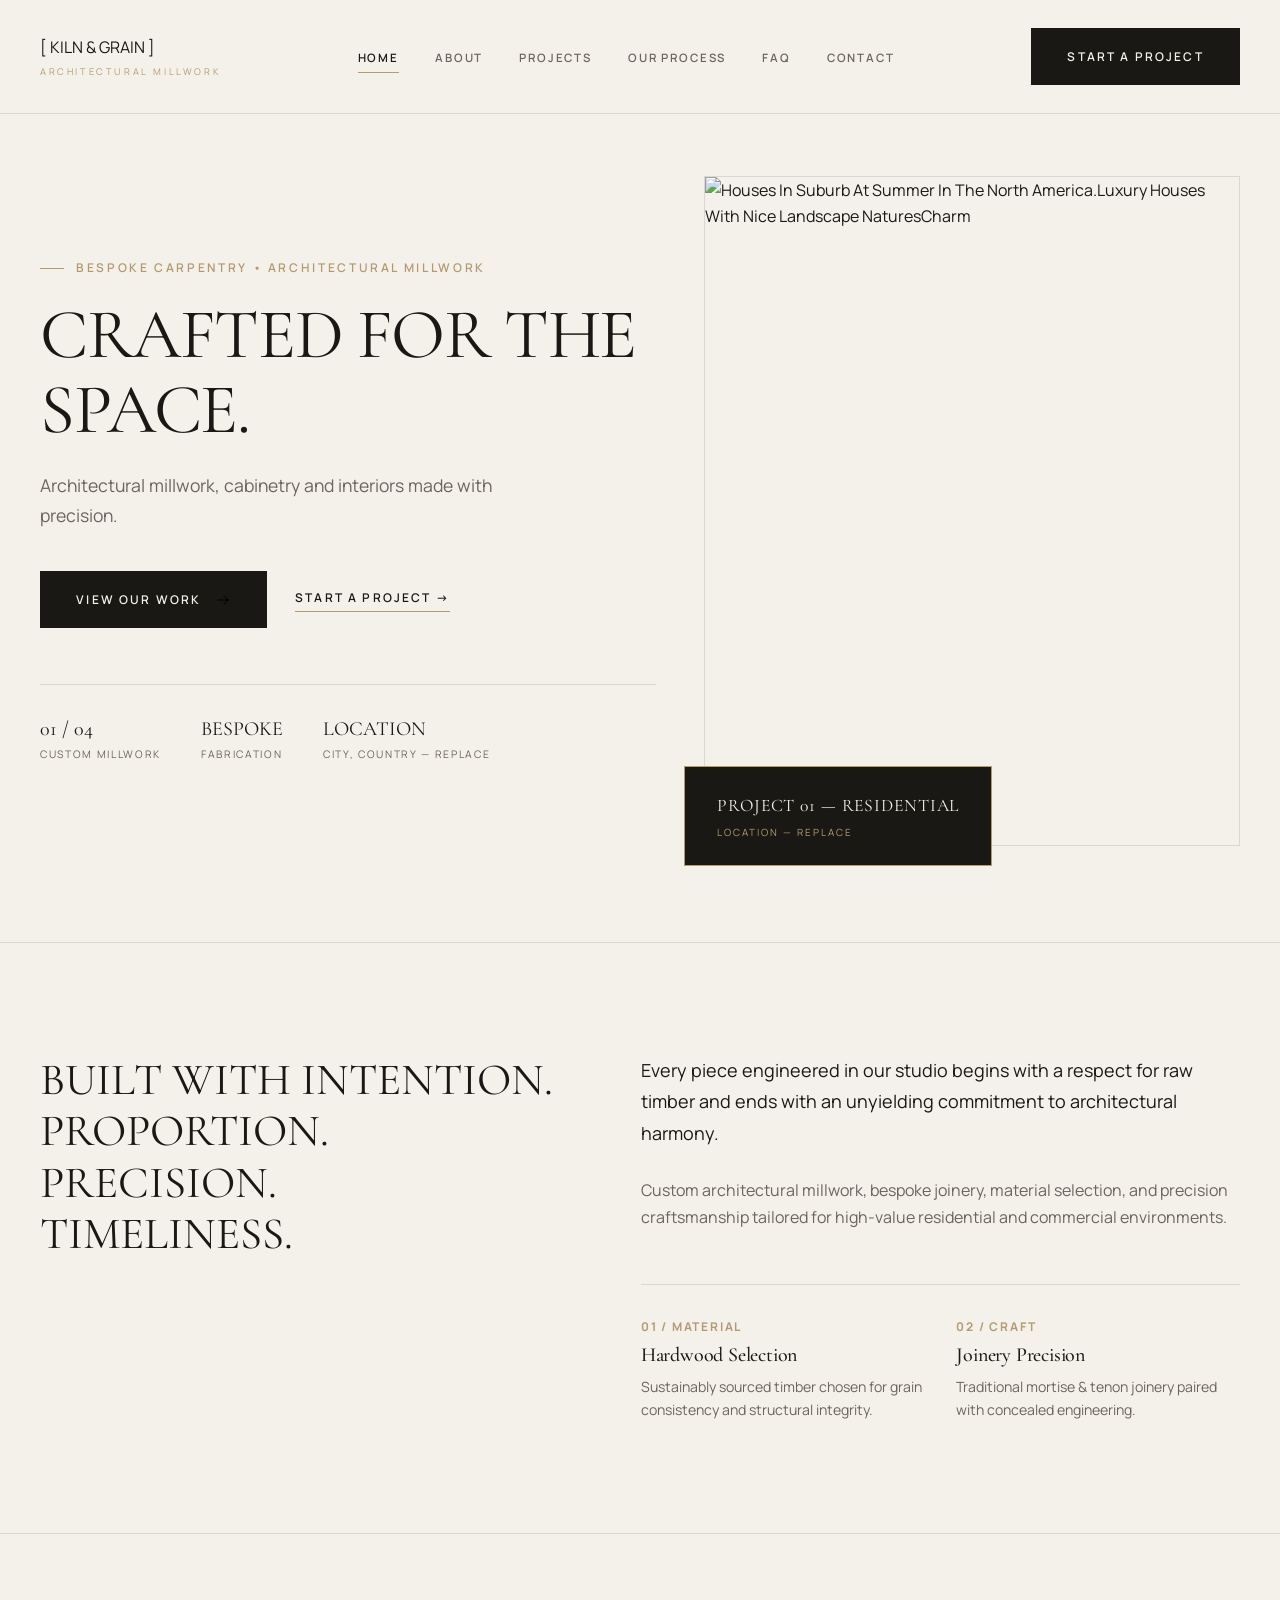
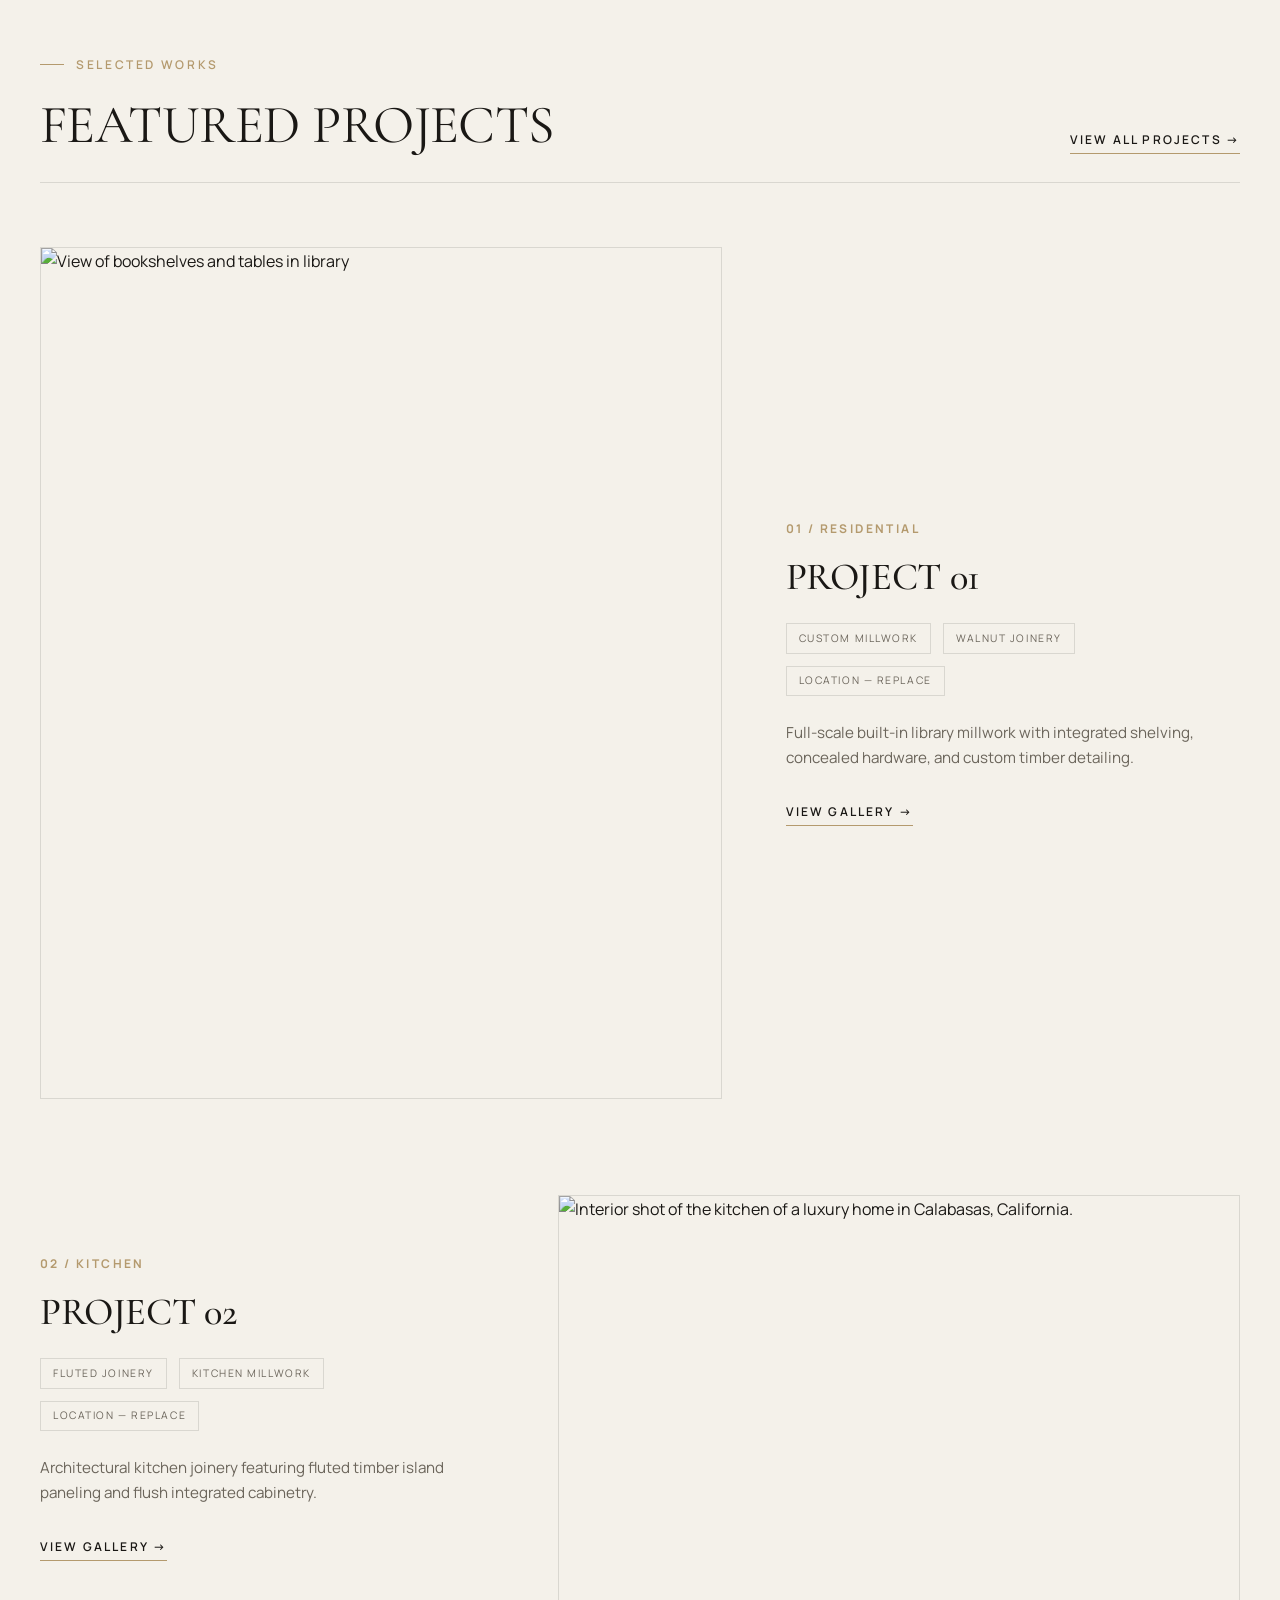
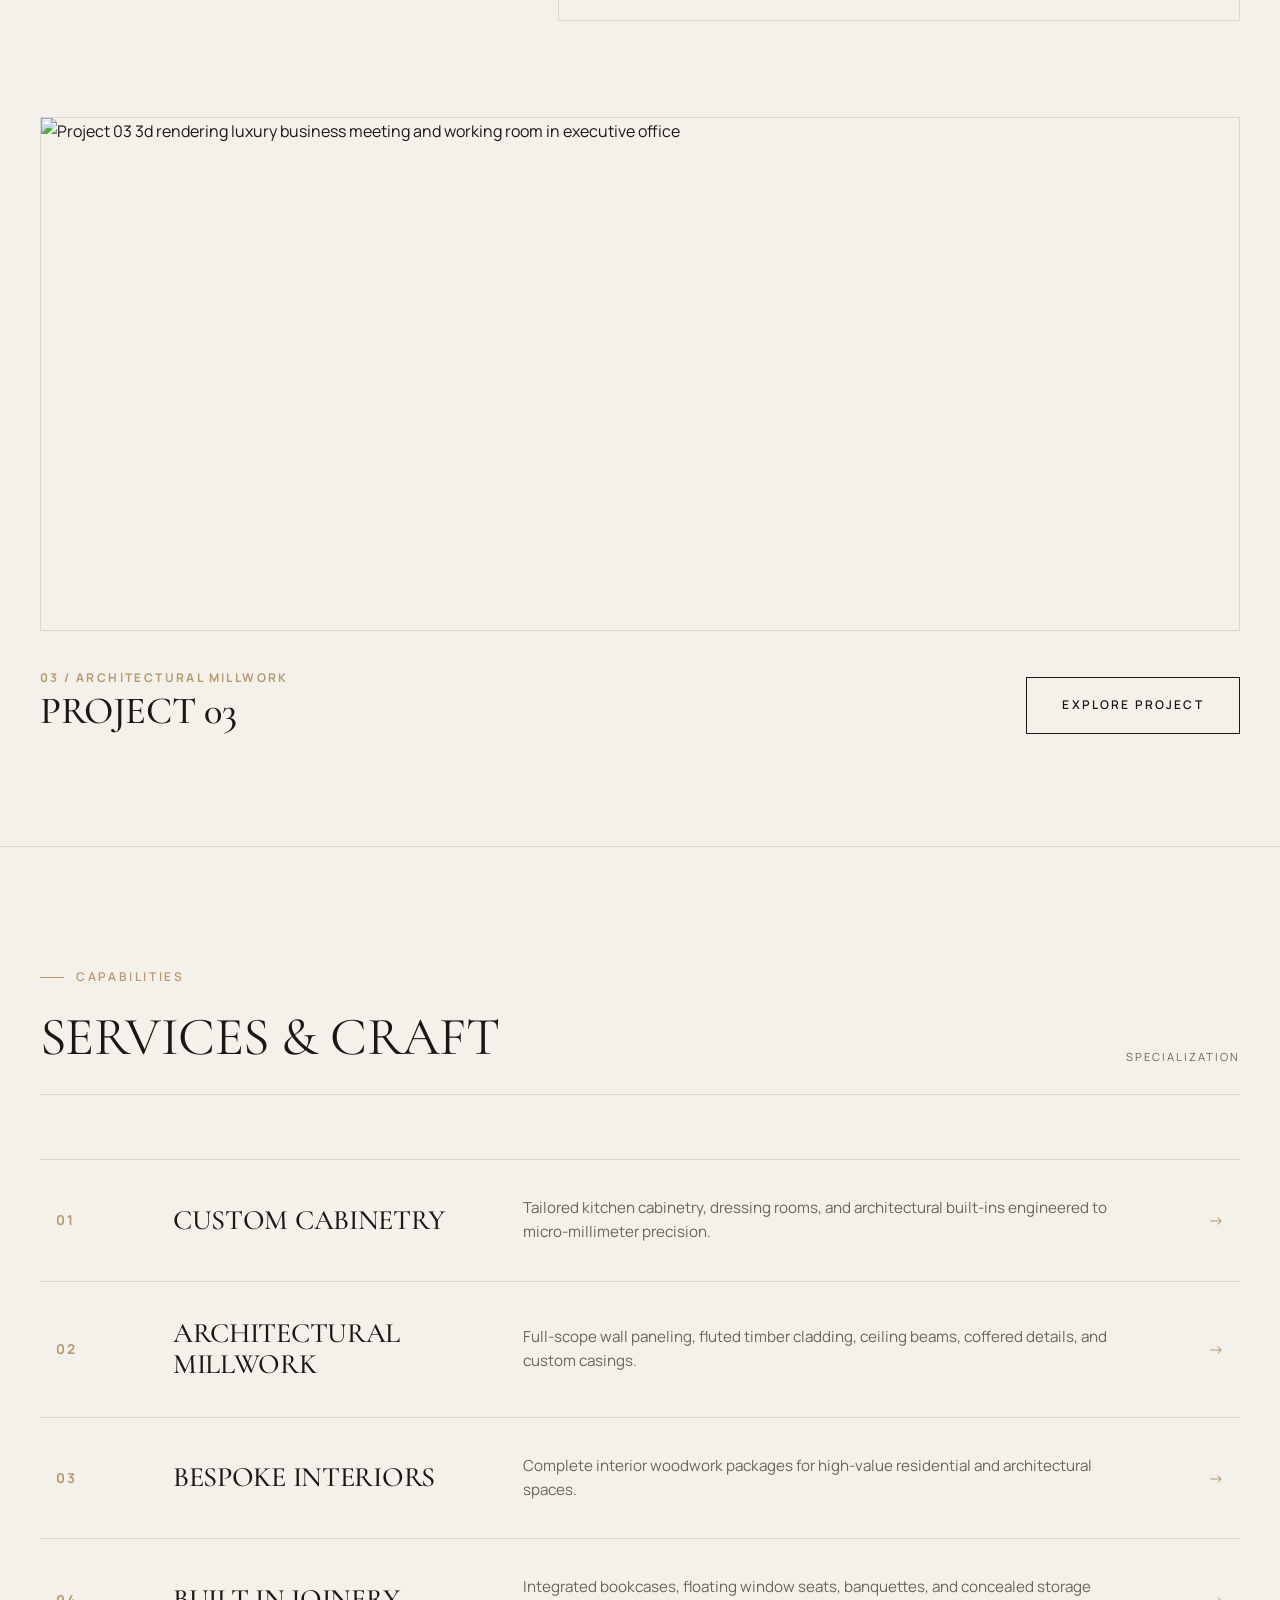
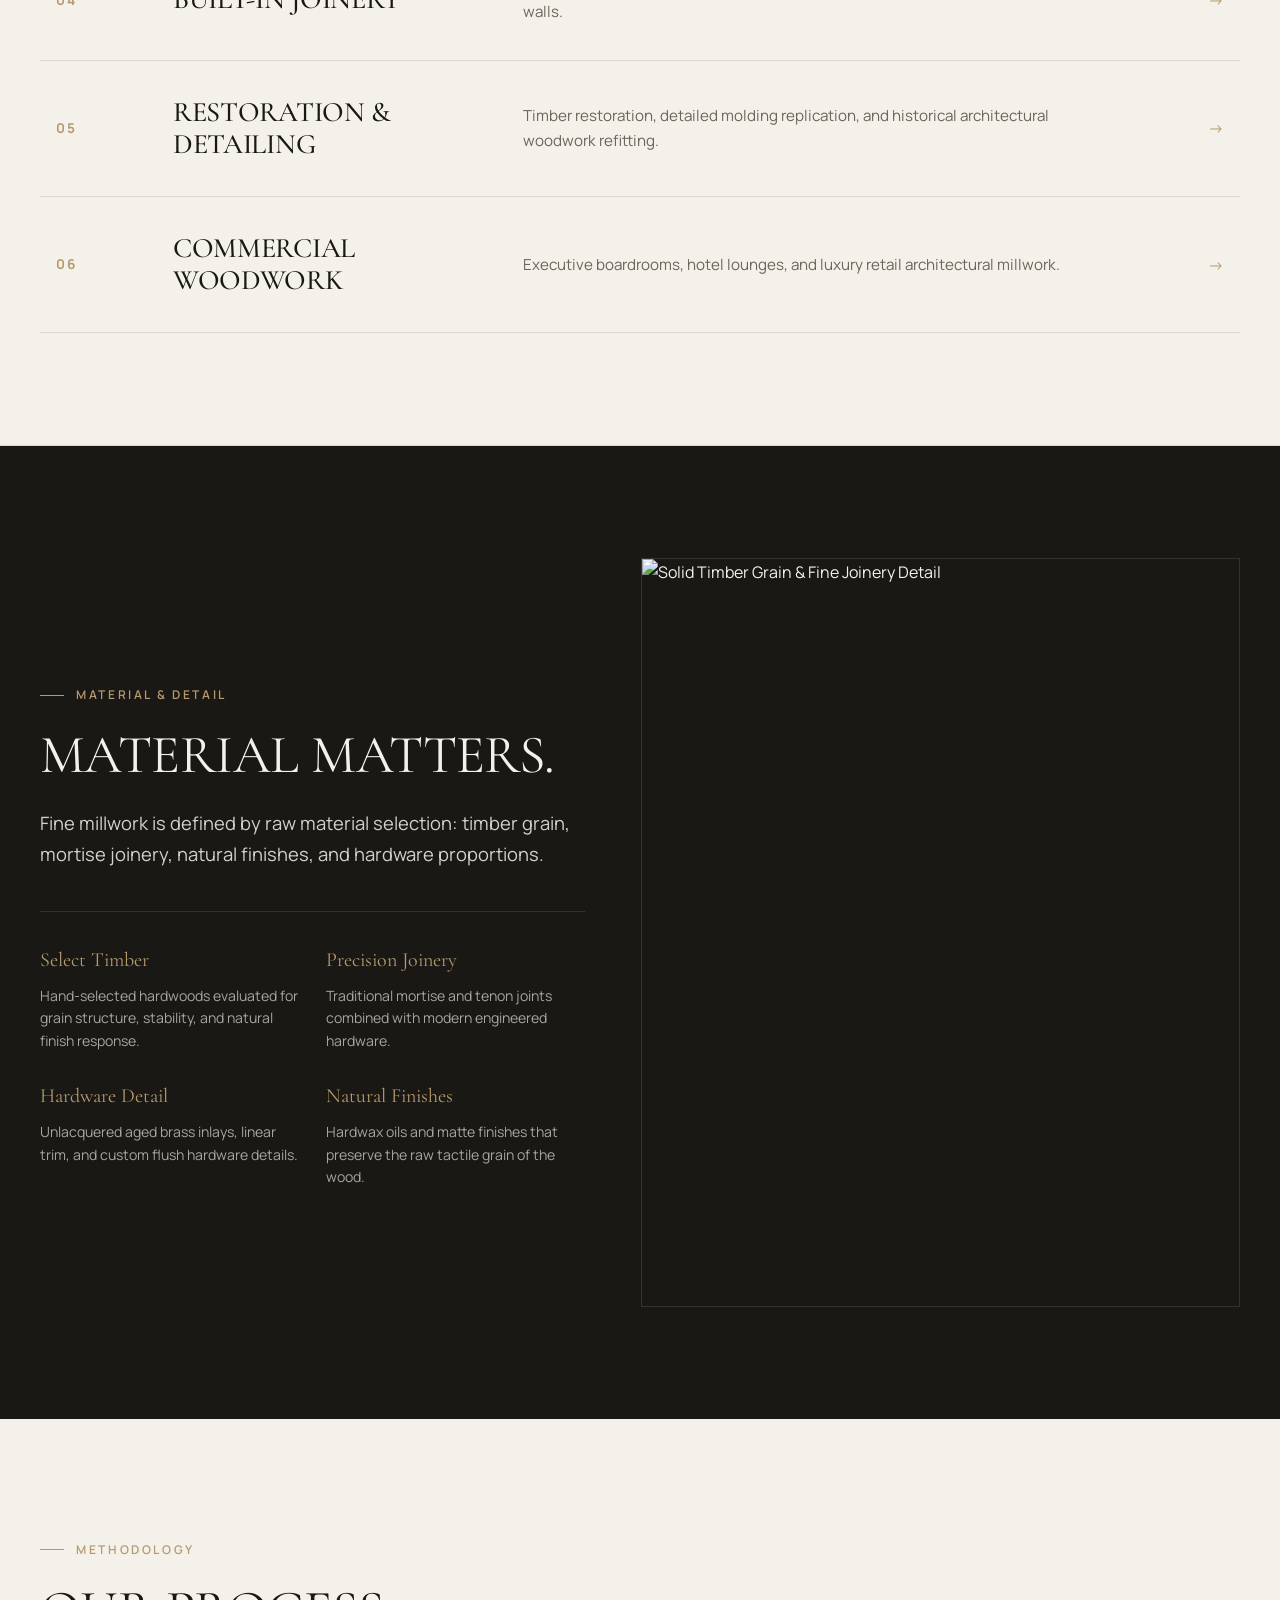
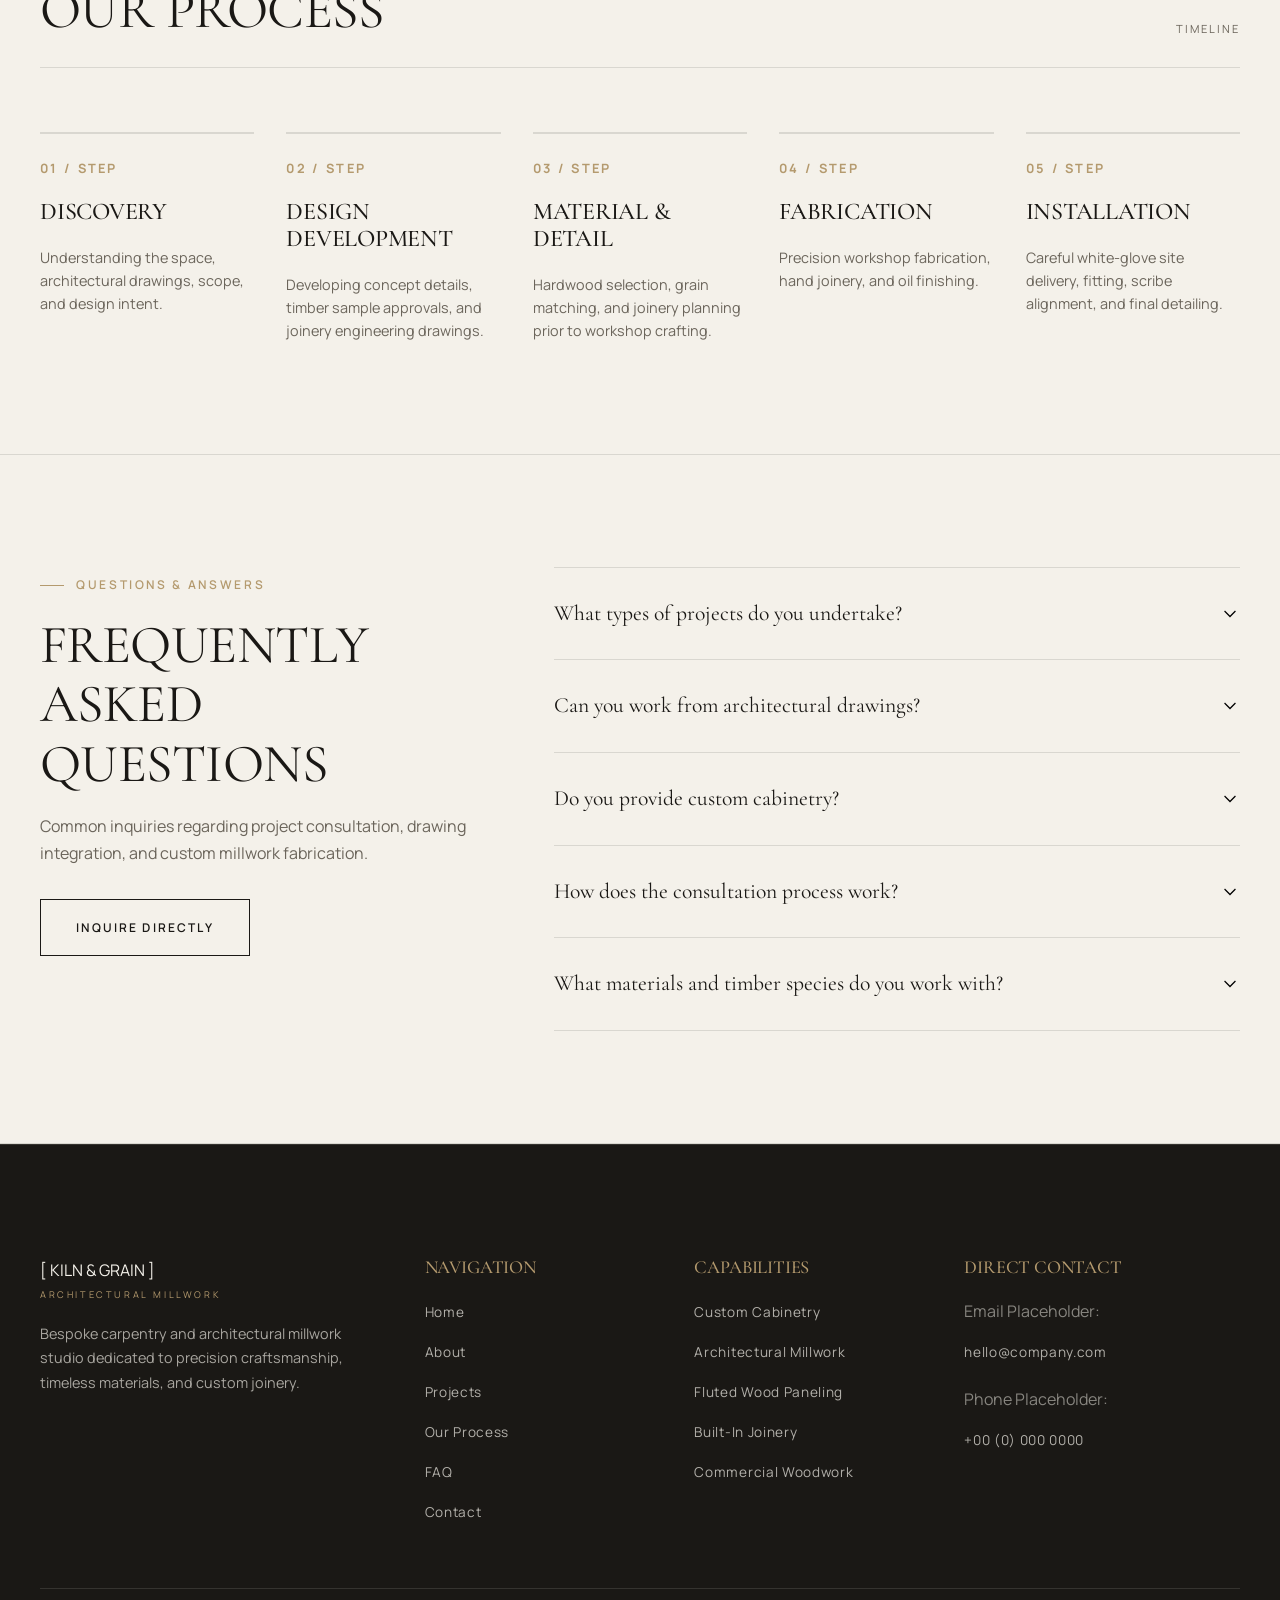
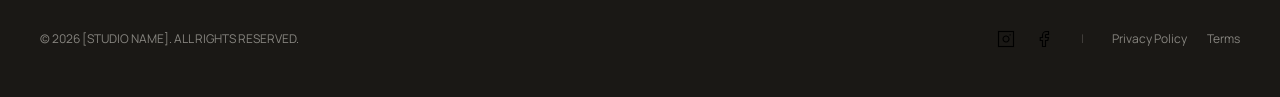
==== commit 0bf5d129: "Add files via upload" ====
--- a/index.html
+++ b/index.html
@@ -53,7 +53,9 @@
   <div class="mobile-nav-overlay" aria-hidden="true">
     <div class="mobile-nav-header">
       <a href="index.html" class="logo-brand">
-        <span class="logo-title">[STUDIO NAME]</span>
+        <div class="logo-placeholder-box">
+          <span>[ PLACEHOLDER LOGO ]</span>
+        </div>
         <span class="logo-subtitle">ARCHITECTURAL MILLWORK</span>
       </a>
       <button class="mobile-close-btn" aria-label="Close mobile menu">
@@ -114,7 +116,7 @@
 
         <div class="hero-image-wrap">
           <div class="hero-image-box">
-            <img src="https://images.unsplash.com/photo-1600585154340-be6161a56a0c?auto=format&fit=crop&w=1600&q=85" alt="Custom Architectural Millwork & Built-in Interior">
+            <img src="https://i.ibb.co.com/vxkvgrDf/Screenshot-2026-08-11-055118.png" alt="Houses In Suburb At Summer In The North America.Luxury Houses With Nice Landscape NaturesCharm">
           </div>
           <div class="hero-image-badge">
             <span class="badge-title">PROJECT 01 — RESIDENTIAL</span>
@@ -176,7 +178,7 @@
           <!-- Project 01 -->
           <article class="project-item-asymmetric">
             <div class="project-media-wrap aspect-vertical">
-              <img src="https://i.ibb.co.com/q3dK9tx8/E1041TKZ.avif" alt="Project 01 Walnut Library Built-in">
+              <img src="https://i.ibb.co.com/twvNY7LC/Screenshot-2026-08-11-055742.png" alt="View of bookshelves and tables in library">
             </div>
             <div class="project-meta-box">
               <span class="project-number">01 / RESIDENTIAL</span>
@@ -209,14 +211,14 @@
               <a href="projects.html" class="text-link" style="margin-top: 1rem;">View Gallery →</a>
             </div>
             <div class="project-media-wrap aspect-landscape">
-              <img src="https://i.ibb.co.com/fsTL9zx/E1040ZJE.avif">
+              <img src="https://i.ibb.co.com/NPjd9Kz/Screenshot-2026-08-11-060121.png" alt="Interior shot of the kitchen of a luxury home in Calabasas, California.">
             </div>
           </article>
 
           <!-- Project 03 Cinematic -->
           <article class="project-cinematic-item">
             <div class="project-media-wrap aspect-wide">
-              <img src="https://images.unsplash.com/photo-1616486338812-3dadae4b4ace?auto=format&fit=crop&w=1600&q=85" alt="Project 03 Integrated Timber Interior">
+              <img src="https://i.ibb.co.com/PJx83Ws/Screenshot-2026-08-11-060323.png" alt="Project 03 3d rendering luxury business meeting and working room in executive office">
             </div>
             <div class="project-cinematic-meta">
               <div>
@@ -317,7 +319,7 @@
         </div>
 
         <div class="material-media-box">
-          <img src="https://images.unsplash.com/photo-1538688525198-9b88f6f53126?auto=format&fit=crop&w=1600&q=85" alt="Solid Timber Grain & Fine Joinery Detail">
+          <img src="https://i.ibb.co.com/KzjgbcWk/Screenshot-2026-08-11-060944.png" alt="Solid Timber Grain & Fine Joinery Detail">
         </div>
       </div>
     </section>
@@ -452,13 +454,13 @@
     <div class="container">
       <div class="footer-top-grid">
         <div class="footer-brand-col">
-            <a href="index.html" class="logo-brand" aria-label="Home">
-              <div class="logo-placeholder-box">
-                <span>[ KILN & GRAIN ]</span>
-              </div>
-              <span class="logo-subtitle">ARCHITECTURAL MILLWORK</span>
-            </a>          
-            <p class="footer-brand-text">
+          <a href="index.html" class="logo-brand" aria-label="Home">
+            <div class="logo-placeholder-box">
+              <span>[ KILN & GRAIN ]</span>
+            </div>
+            <span class="logo-subtitle">ARCHITECTURAL MILLWORK</span>
+          </a>
+          <p class="footer-brand-text">
             Bespoke carpentry and architectural millwork studio dedicated to precision craftsmanship, timeless materials, and custom joinery.
           </p>
         </div>
